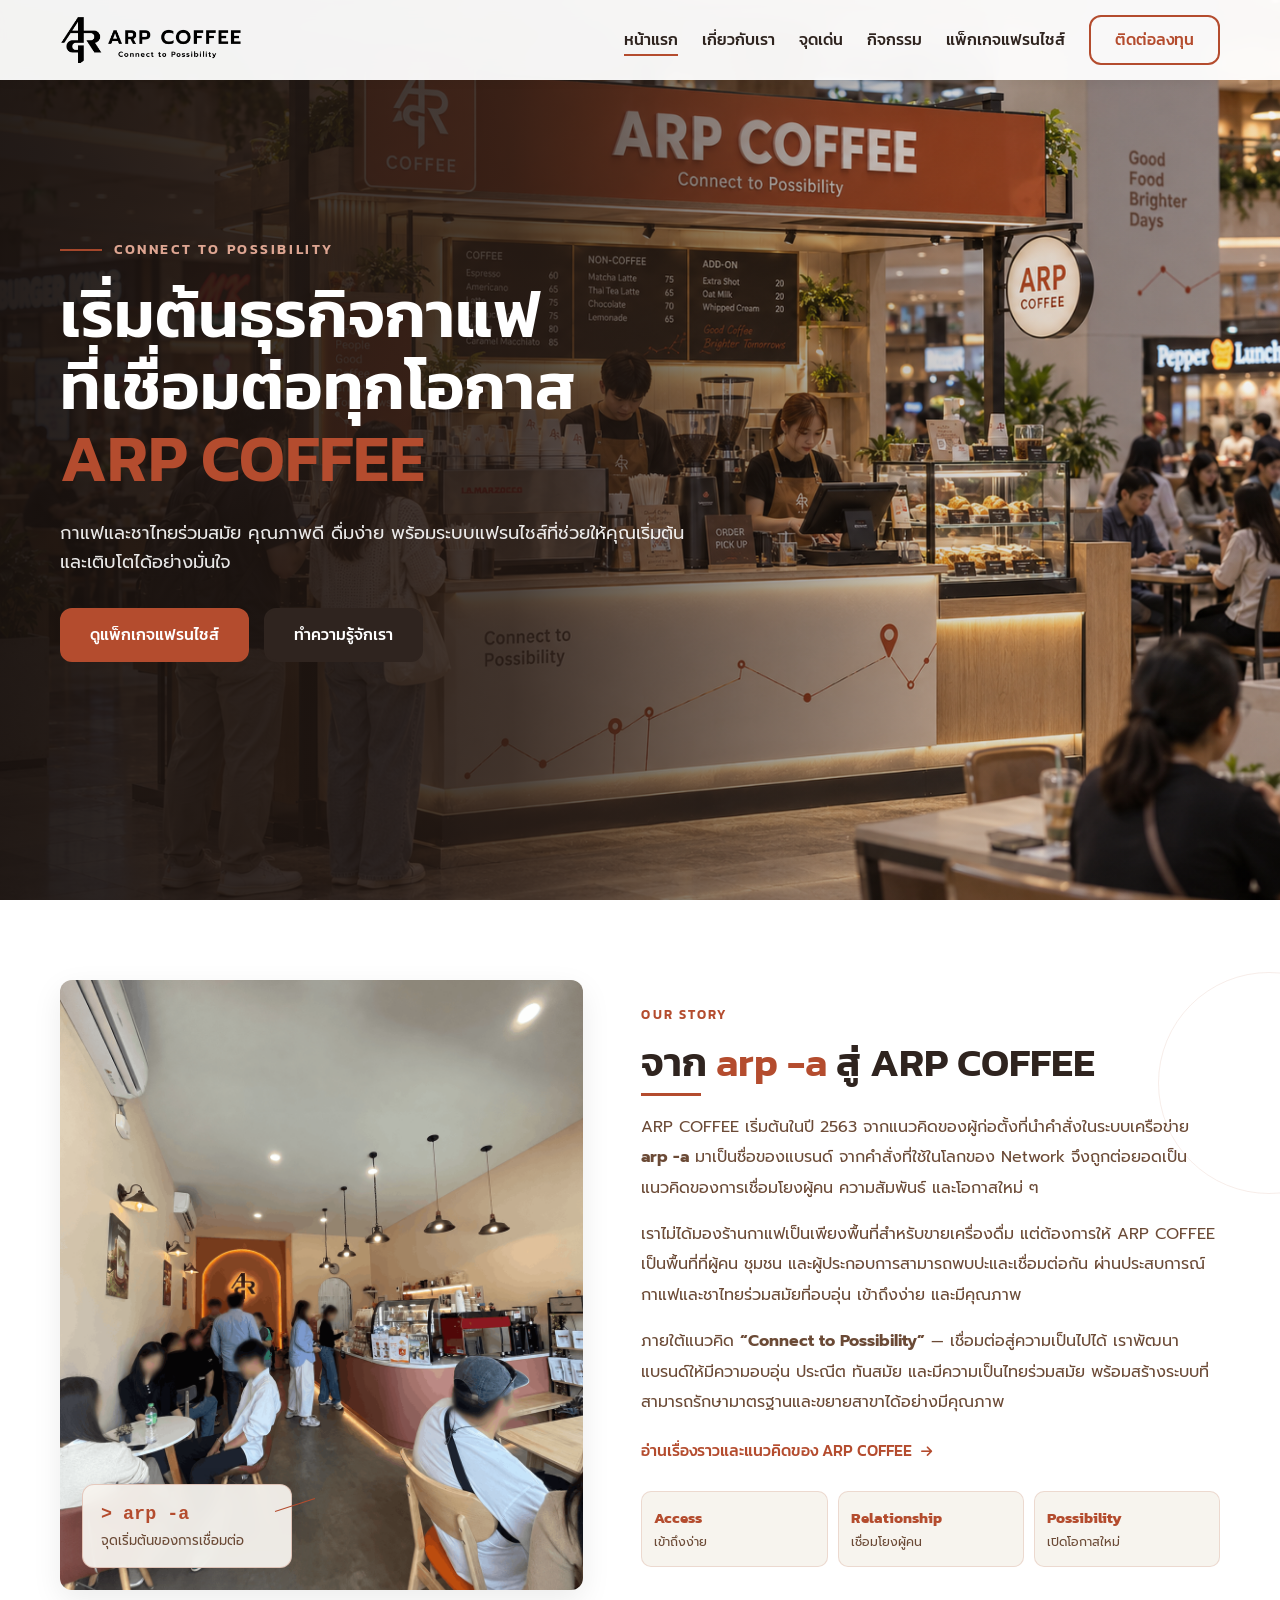
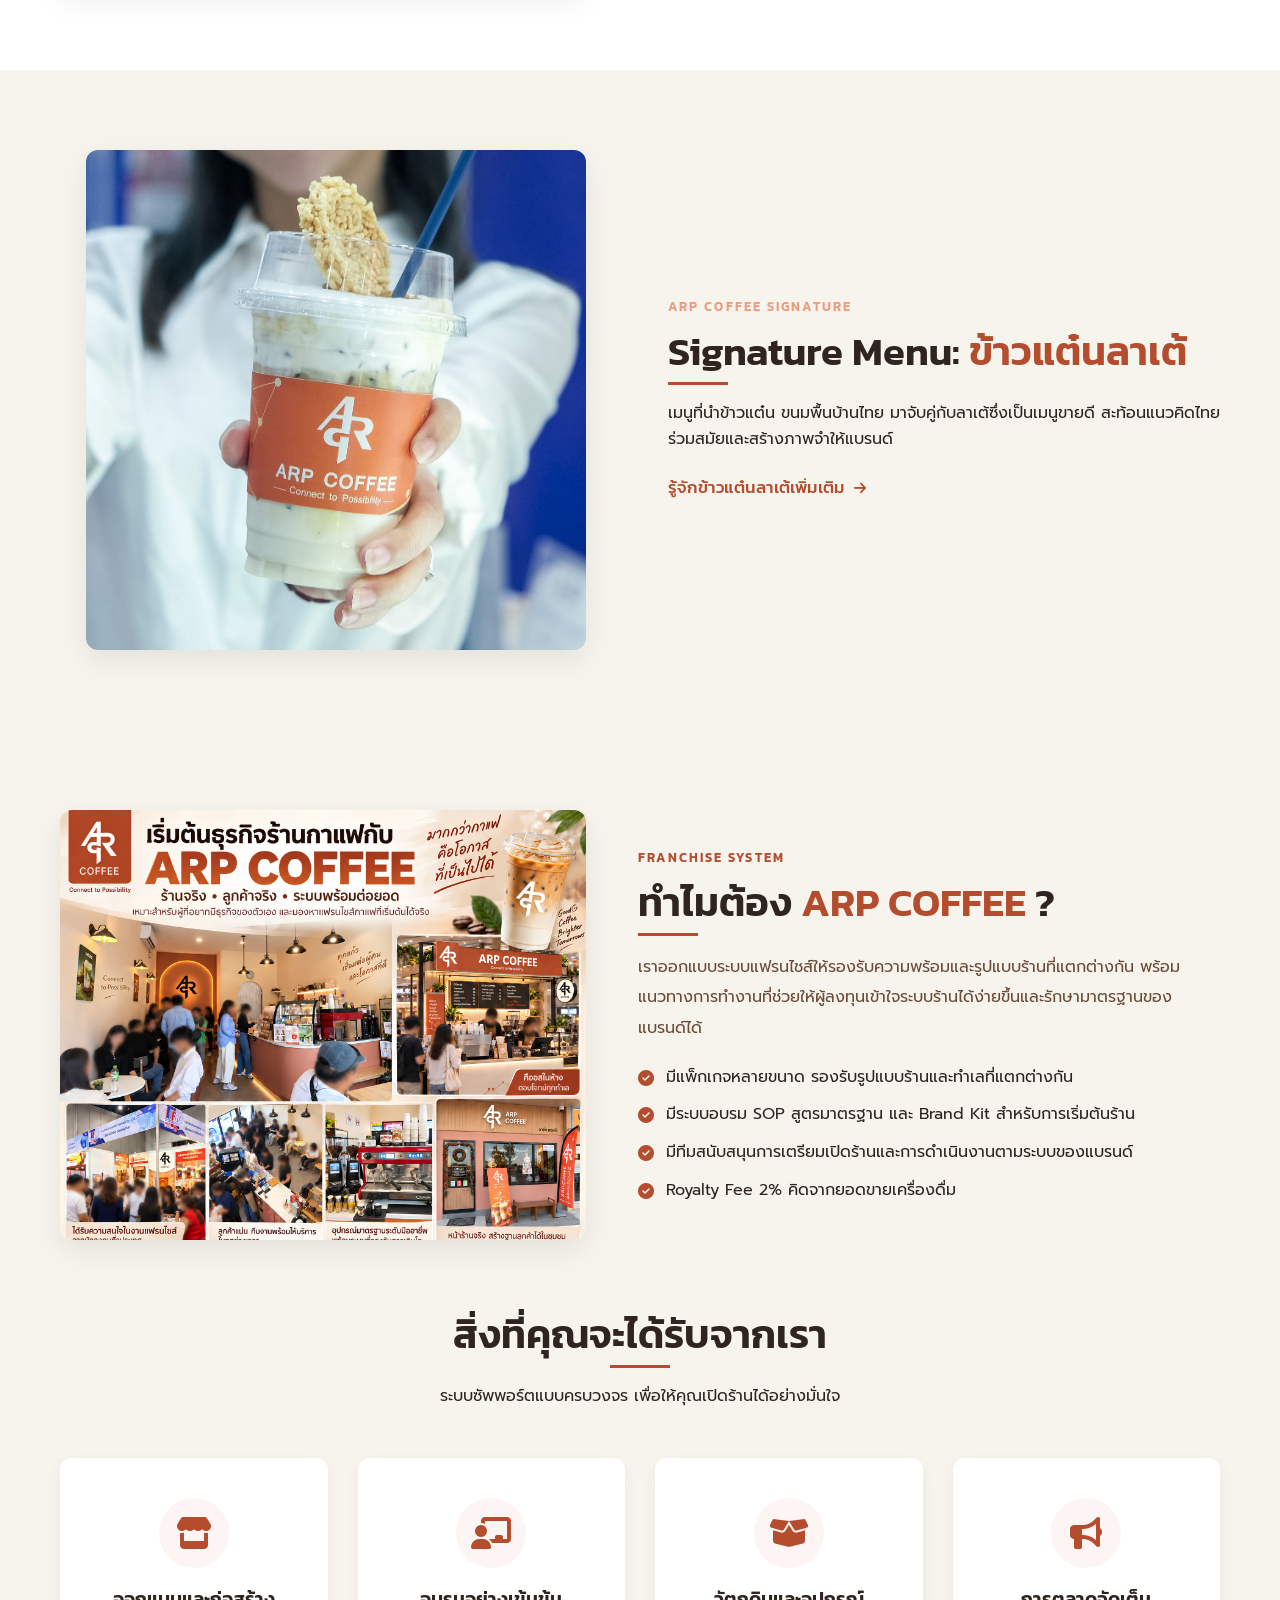
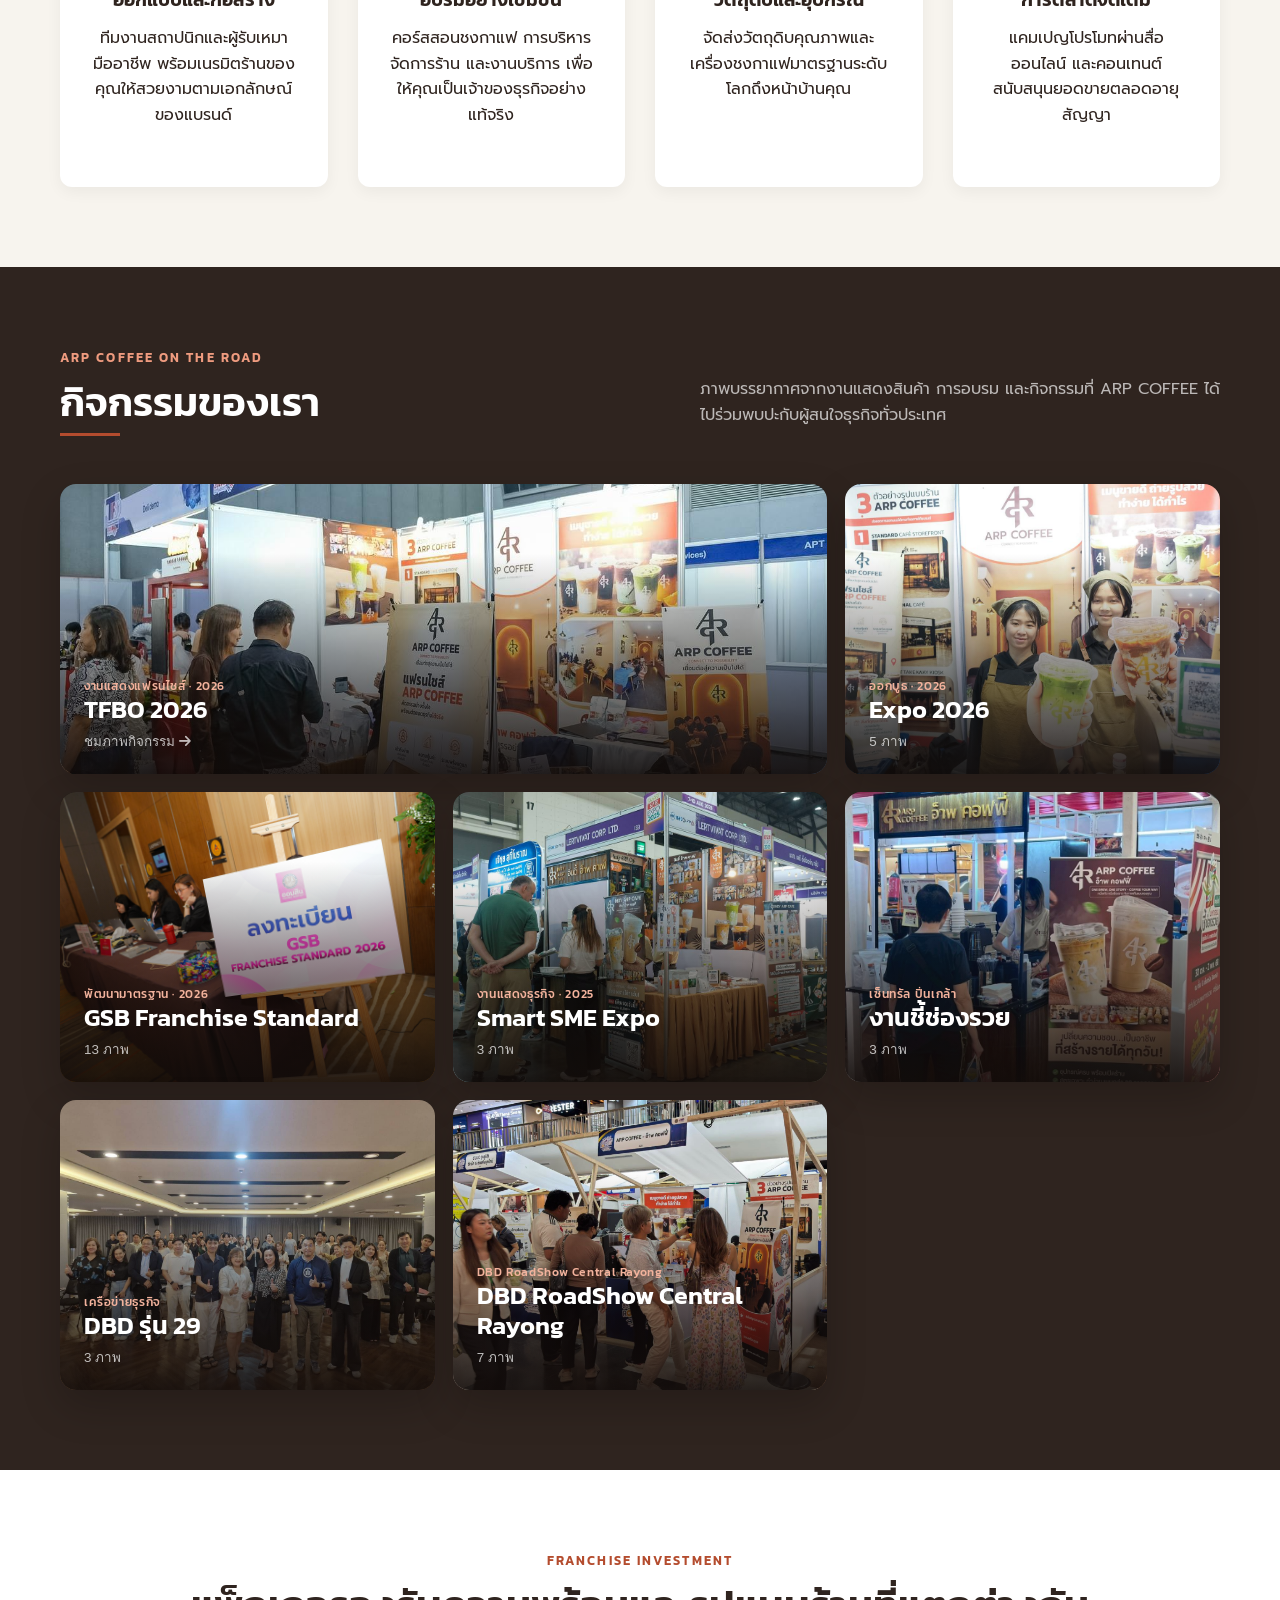
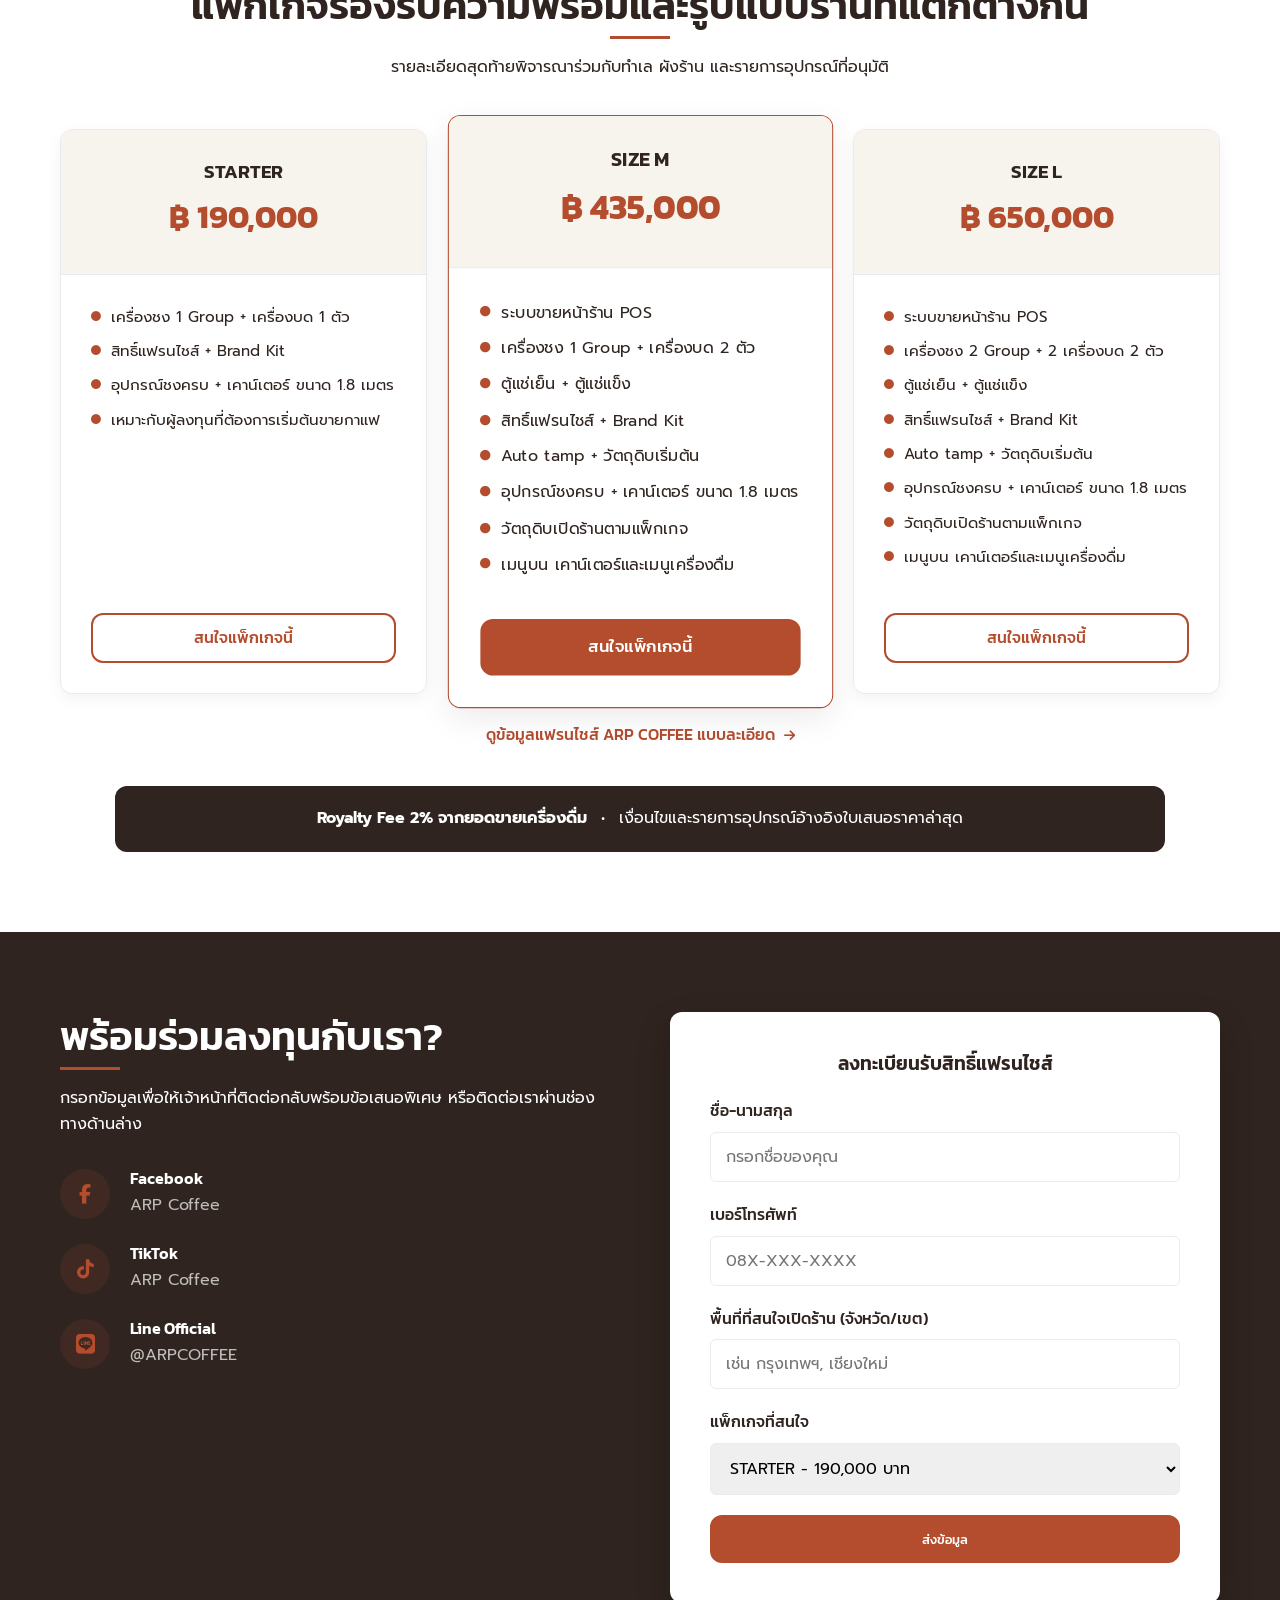
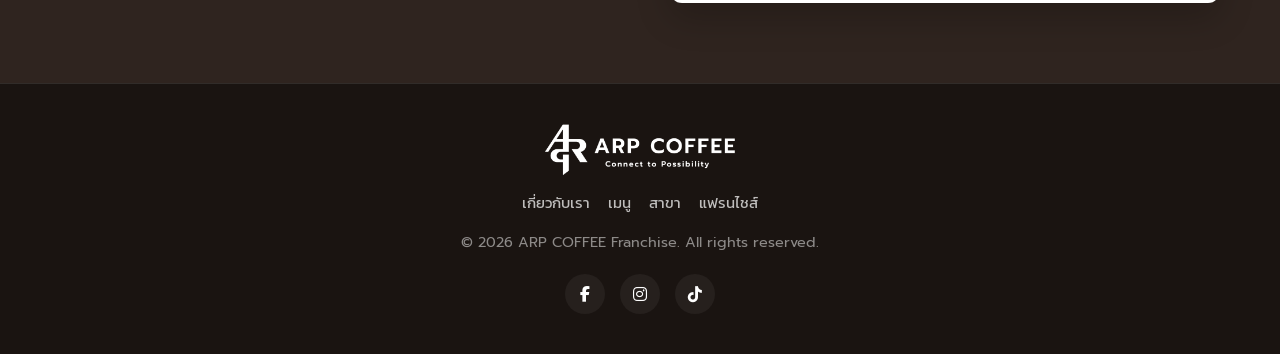
==== index.html @ b1b9a891 "Add SEO structure and content pages" ====
<!DOCTYPE html>
<html lang="th">

<head>
    <meta charset="UTF-8">
    <meta name="viewport" content="width=device-width, initial-scale=1.0">
    <title>ARP COFFEE | กาแฟและชาไทยร่วมสมัย · แฟรนไชส์ร้านกาแฟ</title>
    <meta name="description" content="ARP COFFEE แบรนด์กาแฟและชาไทยร่วมสมัยภายใต้แนวคิด Connect To Possibility ดูเรื่องราวแบรนด์ เมนู Signature และข้อมูลแฟรนไชส์ร้านกาแฟ">
    <meta name="robots" content="index,follow,max-image-preview:large,max-snippet:-1,max-video-preview:-1">
    <link rel="canonical" href="https://arpcoffee.com/">

    <meta property="og:locale" content="th_TH">
    <meta property="og:type" content="website">
    <meta property="og:site_name" content="ARP COFFEE">
    <meta property="og:title" content="ARP COFFEE | กาแฟและชาไทยร่วมสมัย · แฟรนไชส์ร้านกาแฟ">
    <meta property="og:description" content="ARP COFFEE แบรนด์กาแฟและชาไทยร่วมสมัยภายใต้แนวคิด Connect To Possibility ดูเรื่องราวแบรนด์ เมนู Signature และข้อมูลแฟรนไชส์ร้านกาแฟ">
    <meta property="og:url" content="https://arpcoffee.com/">
    <meta property="og:image" content="https://arpcoffee.com/assets/hero-arp.png">
    <meta property="og:image:alt" content="ARP COFFEE — Connect To Possibility">

    <meta name="twitter:card" content="summary_large_image">
    <meta name="twitter:title" content="ARP COFFEE | กาแฟและชาไทยร่วมสมัย · แฟรนไชส์ร้านกาแฟ">
    <meta name="twitter:description" content="ARP COFFEE แบรนด์กาแฟและชาไทยร่วมสมัยภายใต้แนวคิด Connect To Possibility ดูเรื่องราวแบรนด์ เมนู Signature และข้อมูลแฟรนไชส์ร้านกาแฟ">
    <meta name="twitter:image" content="https://arpcoffee.com/assets/hero-arp.png">

    <!-- Google Fonts -->
    <link rel="preconnect" href="https://fonts.googleapis.com">
    <link rel="preconnect" href="https://fonts.gstatic.com" crossorigin>
    <link
        href="https://fonts.googleapis.com/css2?family=Kanit:wght@300;400;500;600;700&family=Prompt:wght@300;400;500;600&display=swap"
        rel="stylesheet">

    <!-- Font Awesome -->
    <link rel="stylesheet" href="https://cdnjs.cloudflare.com/ajax/libs/font-awesome/6.4.0/css/all.min.css">

    <link rel="stylesheet" href="style.css">
    <script type="application/ld+json">
{
  "@context": "https://schema.org",
  "@graph": [
    {
      "@type": "Organization",
      "@id": "https://arpcoffee.com/#organization",
      "name": "ARP COFFEE",
      "alternateName": "อ็าพ คอฟฟี่",
      "url": "https://arpcoffee.com/",
      "logo": {
        "@type": "ImageObject",
        "url": "https://arpcoffee.com/assets/logo-dark.png"
      },
      "slogan": "Connect To Possibility",
      "description": "แบรนด์กาแฟและชาไทยร่วมสมัยที่เชื่อมโยงผู้คน ความสัมพันธ์ และความเป็นไปได้",
      "sameAs": [
        "https://www.facebook.com/arpcoffee",
        "https://www.instagram.com/arp_coffee_th",
        "https://www.tiktok.com/@arpcoffee"
      ]
    },
    {
      "@type": "WebSite",
      "@id": "https://arpcoffee.com/#website",
      "url": "https://arpcoffee.com/",
      "name": "ARP COFFEE",
      "alternateName": "อ็าพ คอฟฟี่",
      "publisher": {
        "@id": "https://arpcoffee.com/#organization"
      },
      "inLanguage": "th-TH"
    }
  ]
}
    </script>
</head>

<body>
    <!-- Navbar -->
    <nav class="navbar" id="navbar">
        <div class="container nav-container">
            <a href="#home" class="logo" aria-label="ARP COFFEE หน้าแรก">
                <img src="assets/logo-dark.png" alt="ARP COFFEE — Connect to Possibility">
            </a>
            <ul class="nav-links">
                <li><a href="#home">หน้าแรก</a></li>
                <li><a href="#about">เกี่ยวกับเรา</a></li>
                <li><a href="#benefits">จุดเด่น</a></li>
                <li><a href="#activities">กิจกรรม</a></li>
                <li><a href="#packages">แพ็กเกจแฟรนไชส์</a></li>
                <li><a href="#contact" class="btn-outline">ติดต่อลงทุน</a></li>
            </ul>
            <div class="hamburger">
                <i class="fas fa-bars"></i>
            </div>
        </div>
    </nav>

    <!-- Hero Section -->
    <header id="home" class="hero">
        <div class="hero-overlay"></div>
        <div class="container hero-content">
            <div class="hero-text fade-in-up">
                <p class="eyebrow">CONNECT TO POSSIBILITY</p>
                <h1>เริ่มต้นธุรกิจกาแฟ<br>ที่เชื่อมต่อทุกโอกาส<br><span class="highlight">ARP COFFEE</span></h1>
                <p>กาแฟและชาไทยร่วมสมัย คุณภาพดี ดื่มง่าย พร้อมระบบแฟรนไชส์ที่ช่วยให้คุณเริ่มต้นและเติบโตได้อย่างมั่นใจ
                </p>
                <div class="hero-buttons">
                    <a href="#packages" class="btn-primary">ดูแพ็กเกจแฟรนไชส์</a>
                    <a href="#about" class="btn-secondary">ทำความรู้จักเรา</a>
                </div>
            </div>
        </div>
    </header>

    <!-- About / Brand Story Section -->
    <section id="about" class="about section-padding">
        <div class="container about-container">
            <div class="about-image brand-story-image slide-in-left">
                <img src="assets/brand-story.png" alt="บรรยากาศจริงภายในร้าน ARP COFFEE และการบริการลูกค้า" width="1086" height="1448" loading="lazy">
                <div class="arp-origin-badge" aria-label="ที่มาของชื่อ ARP COFFEE">
                    <code>&gt; arp -a</code>
                    <span>จุดเริ่มต้นของการเชื่อมต่อ</span>
                </div>
            </div>

            <div class="about-text slide-in-right">
                <p class="section-kicker">OUR STORY</p>
                <h2 class="section-title">จาก <span class="highlight">arp -a</span> สู่ ARP COFFEE</h2>

                <p>ARP COFFEE เริ่มต้นในปี 2563 จากแนวคิดของผู้ก่อตั้งที่นำคำสั่งในระบบเครือข่าย
                    <strong>arp -a</strong> มาเป็นชื่อของแบรนด์ จากคำสั่งที่ใช้ในโลกของ Network
                    จึงถูกต่อยอดเป็นแนวคิดของการเชื่อมโยงผู้คน ความสัมพันธ์ และโอกาสใหม่ ๆ
                </p>

                <p>เราไม่ได้มองร้านกาแฟเป็นเพียงพื้นที่สำหรับขายเครื่องดื่ม แต่ต้องการให้ ARP COFFEE
                    เป็นพื้นที่ที่ผู้คน ชุมชน และผู้ประกอบการสามารถพบปะและเชื่อมต่อกัน
                    ผ่านประสบการณ์กาแฟและชาไทยร่วมสมัยที่อบอุ่น เข้าถึงง่าย และมีคุณภาพ</p>

                <p>ภายใต้แนวคิด <strong>“Connect to Possibility”</strong> — เชื่อมต่อสู่ความเป็นไปได้
                    เราพัฒนาแบรนด์ให้มีความอบอุ่น ประณีต ทันสมัย และมีความเป็นไทยร่วมสมัย
                    พร้อมสร้างระบบที่สามารถรักษามาตรฐานและขยายสาขาได้อย่างมีคุณภาพ</p>

                <p class="seo-inline-link"><a href="/about/">อ่านเรื่องราวและแนวคิดของ ARP COFFEE <i class="fas fa-arrow-right" aria-hidden="true"></i></a></p>

                <div class="brand-pillars" aria-label="แนวคิด Access Relationship Possibility">
                    <div class="brand-pillar">
                        <strong>Access</strong>
                        <span>เข้าถึงง่าย</span>
                    </div>
                    <div class="brand-pillar">
                        <strong>Relationship</strong>
                        <span>เชื่อมโยงผู้คน</span>
                    </div>
                    <div class="brand-pillar">
                        <strong>Possibility</strong>
                        <span>เปิดโอกาสใหม่</span>
                    </div>
                </div>
            </div>
        </div>
    </section>

    <!-- Signature Menu Section -->
    <section id="signature-menu" class="signature-menu section-padding">
        <div class="container signature-menu-container">
            <div class="signature-menu-image slide-in-left">
                <img src="assets/menu/khao-taen-latte.JPG" alt="ข้าวแต๋นลาเต้ เมนู Signature ของ ARP COFFEE" width="1179" height="1179" loading="lazy">
            </div>

            <div class="signature-menu-text slide-in-right">
                <p class="section-kicker">ARP COFFEE SIGNATURE</p>
                <h2 class="section-title">Signature Menu: <span class="highlight">ข้าวแต๋นลาเต้</span></h2>
                <p>เมนูที่นำข้าวแต๋น ขนมพื้นบ้านไทย มาจับคู่กับลาเต้ซึ่งเป็นเมนูขายดี
                    สะท้อนแนวคิดไทยร่วมสมัยและสร้างภาพจำให้แบรนด์</p>
                <p class="seo-inline-link"><a href="/signature/khao-taen-latte/">รู้จักข้าวแต๋นลาเต้เพิ่มเติม <i class="fas fa-arrow-right" aria-hidden="true"></i></a></p>
            </div>
        </div>
    </section>

    <!-- Why ARP / Benefits Section -->
    <section id="benefits" class="benefits why-arp section-padding bg-light">
        <div class="container">
            <div class="why-arp-grid">
                <div class="why-arp-image slide-in-left">
                    <img src="assets/shop-arp.jpg" alt="รูปแบบร้านและระบบแฟรนไชส์ ARP COFFEE" width="1724" height="1724" loading="lazy">
                </div>

                <div class="why-arp-content slide-in-right">
                    <p class="section-kicker">FRANCHISE SYSTEM</p>
                    <h2 class="section-title">ทำไมต้อง <span class="highlight">ARP COFFEE</span> ?</h2>
                    <p>เราออกแบบระบบแฟรนไชส์ให้รองรับความพร้อมและรูปแบบร้านที่แตกต่างกัน
                        พร้อมแนวทางการทำงานที่ช่วยให้ผู้ลงทุนเข้าใจระบบร้านได้ง่ายขึ้นและรักษามาตรฐานของแบรนด์ได้</p>

                    <ul class="why-arp-list">
                        <li><i class="fas fa-check-circle"></i><span>มีแพ็กเกจหลายขนาด
                                รองรับรูปแบบร้านและทำเลที่แตกต่างกัน</span></li>
                        <li><i class="fas fa-check-circle"></i><span>มีระบบอบรม SOP สูตรมาตรฐาน และ Brand Kit
                                สำหรับการเริ่มต้นร้าน</span></li>
                        <li><i
                                class="fas fa-check-circle"></i><span>มีทีมสนับสนุนการเตรียมเปิดร้านและการดำเนินงานตามระบบของแบรนด์</span>
                        </li>
                        <li><i class="fas fa-check-circle"></i><span>Royalty Fee 2% คิดจากยอดขายเครื่องดื่ม</span></li>
                    </ul>
                </div>
            </div>

            <div class="section-header text-center fade-in-up benefits-subheading">
                <h2 class="section-title">สิ่งที่คุณจะได้รับจากเรา</h2>
                <p>ระบบซัพพอร์ตแบบครบวงจร เพื่อให้คุณเปิดร้านได้อย่างมั่นใจ</p>
            </div>
            <div class="benefits-grid">
                <div class="benefit-card stagger-in">
                    <div class="icon-wrapper">
                        <i class="fas fa-store"></i>
                    </div>
                    <h3>ออกแบบและก่อสร้าง</h3>
                    <p>ทีมงานสถาปนิกและผู้รับเหมามืออาชีพ พร้อมเนรมิตร้านของคุณให้สวยงามตามเอกลักษณ์ของแบรนด์</p>
                </div>
                <div class="benefit-card stagger-in">
                    <div class="icon-wrapper">
                        <i class="fas fa-chalkboard-teacher"></i>
                    </div>
                    <h3>อบรมอย่างเข้มข้น</h3>
                    <p>คอร์สสอนชงกาแฟ การบริหารจัดการร้าน และงานบริการ เพื่อให้คุณเป็นเจ้าของธุรกิจอย่างแท้จริง</p>
                </div>
                <div class="benefit-card stagger-in">
                    <div class="icon-wrapper">
                        <i class="fas fa-box-open"></i>
                    </div>
                    <h3>วัตถุดิบและอุปกรณ์</h3>
                    <p>จัดส่งวัตถุดิบคุณภาพและเครื่องชงกาแฟมาตรฐานระดับโลกถึงหน้าบ้านคุณ</p>
                </div>
                <div class="benefit-card stagger-in">
                    <div class="icon-wrapper">
                        <i class="fas fa-bullhorn"></i>
                    </div>
                    <h3>การตลาดจัดเต็ม</h3>
                    <p>แคมเปญโปรโมทผ่านสื่อออนไลน์ และคอนเทนต์สนับสนุนยอดขายตลอดอายุสัญญา</p>
                </div>
            </div>
        </div>
    </section>

    <!-- Activities Section -->
    <section id="activities" class="activities section-padding">
        <div class="container">
            <div class="section-header activities-heading fade-in-up">
                <div>
                    <p class="section-kicker">ARP COFFEE ON THE ROAD</p>
                    <h2 class="section-title">กิจกรรมของเรา</h2>
                </div>
                <p class="activities-intro">ภาพบรรยากาศจากงานแสดงสินค้า การอบรม และกิจกรรมที่ ARP COFFEE
                    ได้ไปร่วมพบปะกับผู้สนใจธุรกิจทั่วประเทศ</p>
            </div>

            <div class="activity-grid">
                <button class="activity-card activity-card-featured stagger-in" type="button" data-gallery="tfbo"
                    aria-label="เปิดอัลบั้มงาน TFBO 2026">
                    <img src="assets/events/tfbo-1.jpg" alt="บูธ ARP COFFEE ในงาน TFBO 2026">
                    <span class="activity-overlay"></span>
                    <span class="activity-content"><small>งานแสดงแฟรนไชส์ · 2026</small><strong>TFBO
                            2026</strong><em>ชมภาพกิจกรรม <i class="fas fa-arrow-right"></i></em></span>
                </button>

                <button class="activity-card stagger-in" type="button" data-gallery="expo"
                    aria-label="เปิดอัลบั้มงาน Expo 2026">
                    <img src="assets/events/expo-1.jpg" alt="ทีม ARP COFFEE ในงาน Expo 2026">
                    <span class="activity-overlay"></span>
                    <span class="activity-content"><small>ออกบูธ · 2026</small><strong>Expo 2026</strong><em>5
                            ภาพ</em></span>
                </button>

                <button class="activity-card stagger-in" type="button" data-gallery="gsb"
                    aria-label="เปิดอัลบั้ม GSB Franchise Standard 2026">
                    <img src="assets/events/gsb-1.jpg" alt="กิจกรรม GSB Franchise Standard 2026">
                    <span class="activity-overlay"></span>
                    <span class="activity-content"><small>พัฒนามาตรฐาน · 2026</small><strong>GSB Franchise
                            Standard</strong><em>13 ภาพ</em></span>
                </button>

                <button class="activity-card stagger-in" type="button" data-gallery="smart"
                    aria-label="เปิดอัลบั้มงาน Smart SME Expo 2025">
                    <img src="assets/events/smart-1.jpg" alt="บูธ ARP COFFEE ในงาน Smart SME Expo 2025">
                    <span class="activity-overlay"></span>
                    <span class="activity-content"><small>งานแสดงธุรกิจ · 2025</small><strong>Smart SME
                            Expo</strong><em>3 ภาพ</em></span>
                </button>

                <button class="activity-card stagger-in" type="button" data-gallery="rich"
                    aria-label="เปิดอัลบั้มงานชี้ช่องรวย">
                    <img src="assets/events/rich-1.jpg" alt="บูธ ARP COFFEE ในงานชี้ช่องรวย">
                    <span class="activity-overlay"></span>
                    <span class="activity-content"><small>เซ็นทรัล ปิ่นเกล้า</small><strong>งานชี้ช่องรวย</strong><em>3
                            ภาพ</em></span>
                </button>

                <button class="activity-card stagger-in" type="button" data-gallery="dbd"
                    aria-label="เปิดอัลบั้มกิจกรรม DBD รุ่น 29">
                    <img src="assets/events/dbd-1.jpg" alt="กิจกรรม DBD รุ่น 29">
                    <span class="activity-overlay"></span>
                    <span class="activity-content"><small>เครือข่ายธุรกิจ</small><strong>DBD รุ่น 29</strong><em>3
                            ภาพ</em></span>
                </button>

                <button class="activity-card stagger-in" type="button" data-gallery="dbd"
                    aria-label="DBD RoadShow Central Rayong">
                    <img src="assets/events/dbdry-1.jpg" alt="กิจกรรม DBD Franshise Road Show Central Rayong">
                    <span class="activity-overlay"></span>
                    <span class="activity-content"><small>DBD RoadShow Central Rayong</small><strong>DBD RoadShow
                            Central Rayong</strong><em>7
                            ภาพ</em></span>
                </button>

            </div>
        </div>
    </section>

    <!-- Packages Section -->
    <section id="packages" class="packages section-padding">
        <div class="container">
            <div class="section-header text-center fade-in-up">
                <p class="section-kicker">FRANCHISE INVESTMENT</p>
                <h2 class="section-title">แพ็กเกจรองรับความพร้อมและรูปแบบร้านที่แตกต่างกัน</h2>
                <p>รายละเอียดสุดท้ายพิจารณาร่วมกับทำเล ผังร้าน และรายการอุปกรณ์ที่อนุมัติ</p>
            </div>

            <div class="packages-wrapper-3">
                <!-- Package 1: STARTER -->
                <div class="package-card stagger-in">
                    <div class="package-header">
                        <h3>STARTER</h3>
                        <div class="price">฿ 190,000</div>
                    </div>
                    <div class="package-body">
                        <ul class="package-includes">
                            <li><i class="fas fa-circle"></i> เครื่องชง 1 Group + เครื่องบด 1 ตัว</li>
                            <li><i class="fas fa-circle"></i> สิทธิ์แฟรนไชส์ + Brand Kit</li>
                            <li><i class="fas fa-circle"></i> อุปกรณ์ชงครบ + เคาน์เตอร์ ขนาด 1.8 เมตร</li>
                            <li><i class="fas fa-circle"></i> เหมาะกับผู้ลงทุนที่ต้องการเริ่มต้นขายกาแฟ</li>
                        </ul>
                    </div>
                    <div class="package-footer">
                        <a href="#contact" class="btn-outline w-100">สนใจแพ็กเกจนี้</a>
                    </div>
                </div>

                <!-- Package 2: SIZE M -->
                <div class="package-card popular stagger-in">
                    <div class="package-header">
                        <h3>SIZE M</h3>
                        <div class="price">฿ 435,000</div>
                    </div>
                    <div class="package-body">
                        <ul class="package-includes">
                            <li><i class="fas fa-circle"></i> ระบบขายหน้าร้าน POS</li>
                            <li><i class="fas fa-circle"></i> เครื่องชง 1 Group + เครื่องบด 2 ตัว</li>
                            <li><i class="fas fa-circle"></i> ตู้แช่เย็น + ตู้แช่แข็ง</li>
                            <li><i class="fas fa-circle"></i> สิทธิ์แฟรนไชส์ + Brand Kit</li>
                            <li><i class="fas fa-circle"></i> Auto tamp + วัตถุดิบเริ่มต้น</li>
                            <li><i class="fas fa-circle"></i> อุปกรณ์ชงครบ + เคาน์เตอร์ ขนาด 1.8 เมตร</li>
                            <li><i class="fas fa-circle"></i> วัตถุดิบเปิดร้านตามแพ็กเกจ</li>
                            <li><i class="fas fa-circle"></i> เมนูบน เคาน์เตอร์และเมนูเครื่องดื่ม</li>
                        </ul>
                    </div>
                    <div class="package-footer">
                        <a href="#contact" class="btn-primary w-100">สนใจแพ็กเกจนี้</a>
                    </div>
                </div>

                <!-- Package 3: SIZE L -->
                <div class="package-card stagger-in">
                    <div class="package-header">
                        <h3>SIZE L</h3>
                        <div class="price">฿ 650,000</div>
                    </div>
                    <div class="package-body">
                        <ul class="package-includes">
                            <li><i class="fas fa-circle"></i> ระบบขายหน้าร้าน POS</li>
                            <li><i class="fas fa-circle"></i> เครื่องชง 2 Group + 2 เครื่องบด 2 ตัว</li>
                            <li><i class="fas fa-circle"></i> ตู้แช่เย็น + ตู้แช่แข็ง</li>
                            <li><i class="fas fa-circle"></i> สิทธิ์แฟรนไชส์ + Brand Kit</li>
                            <li><i class="fas fa-circle"></i> Auto tamp + วัตถุดิบเริ่มต้น</li>
                            <li><i class="fas fa-circle"></i> อุปกรณ์ชงครบ + เคาน์เตอร์ ขนาด 1.8 เมตร</li>
                            <li><i class="fas fa-circle"></i> วัตถุดิบเปิดร้านตามแพ็กเกจ</li>
                            <li><i class="fas fa-circle"></i> เมนูบน เคาน์เตอร์และเมนูเครื่องดื่ม</li>
                        </ul>
                    </div>
                    <div class="package-footer">
                        <a href="#contact" class="btn-outline w-100">สนใจแพ็กเกจนี้</a>
                    </div>
                </div>
            </div>

            <p class="text-center seo-inline-link seo-inline-link-spaced"><a href="/franchise/">ดูข้อมูลแฟรนไชส์ ARP COFFEE แบบละเอียด <i class="fas fa-arrow-right" aria-hidden="true"></i></a></p>

            <div class="package-terms fade-in-up">
                <strong>Royalty Fee 2% จากยอดขายเครื่องดื่ม</strong>
                <span aria-hidden="true">•</span>
                <span>เงื่อนไขและรายการอุปกรณ์อ้างอิงใบเสนอราคาล่าสุด</span>
            </div>
        </div>
    </section>

    <!-- Contact Section -->
    <section id="contact" class="contact section-padding bg-dark">
        <div class="container">
            <div class="contact-wrapper">
                <div class="contact-info slide-in-left">
                    <h2 class="section-title">พร้อมร่วมลงทุนกับเรา?</h2>
                    <p>กรอกข้อมูลเพื่อให้เจ้าหน้าที่ติดต่อกลับพร้อมข้อเสนอพิเศษ หรือติดต่อเราผ่านช่องทางด้านล่าง</p>

                    <div class="contact-details">

                        <a href="https://www.facebook.com/arpcoffee" target="_blank" rel="noopener noreferrer"
                            class="contact-item">

                            <div class="icon">
                                <i class="fab fa-facebook-f"></i>
                            </div>

                            <div>
                                <h4>Facebook</h4>
                                <p>ARP Coffee</p>
                            </div>

                        </a>


                        <a href="https://www.tiktok.com/@arpcoffee" target="_blank" rel="noopener noreferrer"
                            class="contact-item">

                            <div class="icon">
                                <i class="fab fa-tiktok"></i>
                            </div>

                            <div>
                                <h4>TikTok</h4>
                                <p>ARP Coffee</p>
                            </div>

                        </a>


                        <a href="https://lin.ee/732X6ey" target="_blank" rel="noopener noreferrer" class="contact-item">

                            <div class="icon">
                                <i class="fab fa-line"></i>
                            </div>

                            <div>
                                <h4>Line Official</h4>
                                <p>@ARPCOFFEE</p>
                            </div>

                        </a>

                    </div>
                </div>

                <div class="contact-form-wrapper slide-in-right">
                    <form class="contact-form" id="contactForm">
                        <h3>ลงทะเบียนรับสิทธิ์แฟรนไชส์</h3>
                        <div class="form-group">
                            <label for="name">ชื่อ-นามสกุล</label>
                            <input type="text" id="name" placeholder="กรอกชื่อของคุณ" required>
                        </div>
                        <div class="form-group">
                            <label for="phone">เบอร์โทรศัพท์</label>
                            <input type="tel" id="phone" placeholder="08X-XXX-XXXX" required>
                        </div>
                        <div class="form-group">
                            <label for="location">พื้นที่ที่สนใจเปิดร้าน (จังหวัด/เขต)</label>
                            <input type="text" id="location" placeholder="เช่น กรุงเทพฯ, เชียงใหม่" required>
                        </div>
                        <div class="form-group">
                            <label for="package">แพ็กเกจที่สนใจ</label>
                            <select id="package">
                                <option value="TFBO">TFBO Special - 190,000 บาท</option>
                                <option value="S">Package S (Standard) - 435,000 บาท</option>
                                <option value="M">Package M (Professional) - 650,000 บาท</option>
                                <option value="L">ยังไม่แน่ใจ ต้องการคำปรึกษา</option>
                            </select>
                        </div>
                        <button type="submit" class="btn-primary w-100">ส่งข้อมูล</button>
                    </form>
                </div>
            </div>
        </div>
    </section>

    <div class="gallery-dialog" id="galleryDialog" role="dialog" aria-modal="true" aria-labelledby="galleryTitle"
        hidden>
        <div class="gallery-shell">
            <div class="gallery-header">
                <div>
                    <span class="gallery-label">PHOTO STORY</span>
                    <h2 id="galleryTitle">ภาพกิจกรรม</h2>
                </div>
                <button class="gallery-close" type="button" aria-label="ปิดอัลบั้ม"><i
                        class="fas fa-times"></i></button>
            </div>
            <div class="gallery-images" id="galleryImages"></div>
        </div>
    </div>

    <!-- Footer -->
    <footer class="footer">
        <div class="container text-center">

            <div class="footer-logo">
                <a href="https://arpcoffee.com/" target="_blank" rel="noopener noreferrer">
                    <img src="assets/logo-white.png" alt="ARP COFFEE">
                </a>
            </div>

            <nav class="footer-seo-links" aria-label="ลิงก์สำคัญ">
                <a href="/about/">เกี่ยวกับเรา</a>
                <a href="/menu/">เมนู</a>
                <a href="/branches/">สาขา</a>
                <a href="/franchise/">แฟรนไชส์</a>
            </nav>

            <p>&copy; 2026 ARP COFFEE Franchise. All rights reserved.</p>

            <div class="social-links">

                <!-- Facebook -->
                <a href="https://www.facebook.com/arpcoffee" target="_blank" rel="noopener noreferrer"
                    aria-label="ARP COFFEE Facebook">
                    <i class="fab fa-facebook-f"></i>
                </a>

                <!-- Instagram -->
                <a href="https://www.instagram.com/arp_coffee_th" target="_blank" rel="noopener noreferrer"
                    aria-label="ARP COFFEE Instagram">
                    <i class="fab fa-instagram"></i>
                </a>

                <!-- TikTok -->
                <a href="https://www.tiktok.com/@arpcoffee" target="_blank" rel="noopener noreferrer"
                    aria-label="ARP COFFEE TikTok">
                    <i class="fab fa-tiktok"></i>
                </a>

            </div>
        </div>
    </footer>

    <script src="script.js?v=3"></script>
</body>

</html>
---- style.css ----
/* =========================================
   ARP COFFEE - Franchise Landing Page Styles
   ========================================= */

/* --- Variables --- */
:root {
    /* Colors */
    --primary: #B44C2E; /* Terracotta */
    --primary-hover: #933d24;
    --primary-light: #fdf5f3;
    --dark: #2F241F; /* Dark Espresso */
    --darker: #1a1411;
    --light: #F7F4EE; /* Light Cream */
    --white: #FFFFFF;
    --gray: #6c757d;
    --gray-light: #e9ecef;
    --soft-beige: #DED1BD;
    --warm-taupe: #9C8A7C;
    --coffee-brown: #6B4A36;
    
    /* Typography */
    --font-heading: 'Kanit', sans-serif;
    --font-body: 'Prompt', sans-serif;
    
    /* Spacing & Utilities */
    --section-padding: 80px 0;
    --transition: all 0.3s ease;
    --radius: 12px;
    --shadow: 0 10px 30px rgba(0, 0, 0, 0.08);
}

/* --- Base --- */
* {
    margin: 0;
    padding: 0;
    box-sizing: border-box;
}

html {
    scroll-behavior: smooth;
}

body {
    font-family: var(--font-body);
    color: var(--dark);
    background-color: var(--white);
    line-height: 1.6;
    overflow-x: hidden;
}

h1, h2, h3, h4, h5, h6 {
    font-family: var(--font-heading);
    font-weight: 600;
    line-height: 1.2;
    margin-bottom: 1rem;
}

p {
    margin-bottom: 1rem;
}

a {
    text-decoration: none;
    color: inherit;
    transition: var(--transition);
}

ul {
    list-style: none;
}

img {
    max-width: 100%;
    height: auto;
    display: block;
}

/* --- Typography & Utilities --- */
.container {
    width: 100%;
    max-width: 1200px;
    margin: 0 auto;
    padding: 0 20px;
}

.section-padding {
    padding: var(--section-padding);
}

.text-center {
    text-align: center;
}

.bg-light {
    background-color: var(--light);
}

.bg-dark {
    background-color: var(--dark);
    color: var(--white);
}

.highlight {
    color: var(--primary);
}

.section-header {
    margin-bottom: 3rem;
}

.section-title {
    font-size: 2.5rem;
    position: relative;
    display: inline-block;
    padding-bottom: 10px;
}

.section-title::after {
    content: '';
    position: absolute;
    bottom: 0;
    left: 50%;
    transform: translateX(-50%);
    width: 60px;
    height: 3px;
    background-color: var(--primary);
}

.bg-dark .section-title::after {
    left: 0;
    transform: none;
}

/* --- Buttons --- */
.btn-primary {
    display: inline-block;
    background-color: var(--primary);
    color: var(--white);
    padding: 12px 28px;
    border-radius: var(--radius);
    font-family: var(--font-heading);
    font-weight: 500;
    border: 2px solid var(--primary);
    cursor: pointer;
    text-align: center;
}

.btn-primary:hover {
    background-color: var(--primary-hover);
    border-color: var(--primary-hover);
    transform: translateY(-2px);
    box-shadow: 0 4px 12px rgba(203, 90, 61, 0.3);
}

.btn-secondary {
    display: inline-block;
    background-color: var(--dark);
    color: var(--white);
    padding: 12px 28px;
    border-radius: var(--radius);
    font-family: var(--font-heading);
    font-weight: 500;
    border: 2px solid var(--dark);
    cursor: pointer;
}

.btn-secondary:hover {
    background-color: var(--darker);
    transform: translateY(-2px);
}

.btn-outline {
    display: inline-block;
    background-color: transparent;
    color: var(--primary);
    padding: 10px 24px;
    border-radius: var(--radius);
    font-family: var(--font-heading);
    font-weight: 500;
    border: 2px solid var(--primary);
    cursor: pointer;
    text-align: center;
}

.btn-outline:hover {
    background-color: var(--primary);
    color: var(--white);
}

.w-100 {
    width: 100%;
}

/* --- Navbar --- */
.navbar {
    position: fixed;
    top: 0;
    left: 0;
    width: 100%;
    background-color: rgba(255, 255, 255, 0.95);
    backdrop-filter: blur(10px);
    z-index: 1000;
    box-shadow: 0 2px 10px rgba(0,0,0,0.05);
    padding: 15px 0;
    transition: var(--transition);
}

.nav-container {
    display: flex;
    justify-content: space-between;
    align-items: center;
}

.logo {
    display: inline-flex;
    position: relative;
    width: 182px;
    height: 46px;
    overflow: hidden;
}

.logo img {
    position: absolute;
    left: 0;
    top: 0;
    display: block;
    width: 206px;
    height: 206px;
    max-width: none;
    flex: none;
    transform: translate(-12px, -78px);
}

.logo-text {
    color: var(--dark);
}

.logo-accent {
    color: var(--primary);
}

.nav-links {
    display: flex;
    align-items: center;
    gap: 24px;
}

.nav-links a {
    font-family: var(--font-heading);
    font-weight: 500;
    font-size: 1rem;
    position: relative;
}

.nav-links a:not(.btn-outline)::after {
    content: '';
    position: absolute;
    bottom: -5px;
    left: 0;
    width: 0;
    height: 2px;
    background-color: var(--primary);
    transition: var(--transition);
}

.nav-links a:not(.btn-outline):hover::after,
.nav-links a:not(.btn-outline).active::after {
    width: 100%;
}

.hamburger {
    display: none;
    font-size: 1.5rem;
    cursor: pointer;
    color: var(--dark);
}

/* --- Hero Section --- */
.hero {
    position: relative;
    height: 100vh;
    min-height: 600px;
    background-image: url('assets/hero-arp.png');
    background-size: cover;
    background-position: center 44%;
    background-attachment: fixed;
    display: flex;
    align-items: center;
}

.hero-overlay {
    position: absolute;
    top: 0;
    left: 0;
    width: 100%;
    height: 100%;
    background: linear-gradient(90deg, rgba(24, 17, 14, 0.94) 0%, rgba(35, 24, 19, 0.82) 40%, rgba(35, 24, 19, 0.18) 74%, rgba(35, 24, 19, 0.04) 100%);
}

.hero-content {
    position: relative;
    z-index: 1;
}

.hero-text {
    max-width: 650px;
    color: var(--white);
}

.hero-text h1 {
    font-size: clamp(3rem, 5.1vw, 4.65rem);
    margin-bottom: 1.5rem;
    line-height: 1.1;
}

.eyebrow {
    display: flex;
    align-items: center;
    gap: 12px;
    color: #f1b49f;
    font-family: var(--font-heading);
    font-size: 0.9rem !important;
    font-weight: 600;
    letter-spacing: 0.18em;
    margin-bottom: 1.15rem !important;
}

.eyebrow::before {
    content: '';
    width: 42px;
    height: 2px;
    background: var(--primary);
}

.hero-text p {
    font-size: 1.125rem;
    margin-bottom: 2rem;
    opacity: 0.9;
}

.hero-buttons {
    display: flex;
    gap: 15px;
}

/* --- About / Brand Story Section --- */
.about {
    position: relative;
    overflow: hidden;
}

.about::before {
    content: '';
    position: absolute;
    width: 220px;
    height: 220px;
    right: -100px;
    top: 72px;
    border: 1px solid rgba(180, 76, 46, 0.10);
    border-radius: 50%;
    pointer-events: none;
}

.about-container {
    display: grid;
    grid-template-columns: minmax(0, .95fr) minmax(0, 1.05fr);
    gap: 58px;
    align-items: center;
}

.about-image {
    position: relative;
    border-radius: var(--radius);
    overflow: hidden;
    box-shadow: var(--shadow);
    background: var(--light);
}

.about-image img {
    width: 100%;
    height: 610px;
    object-fit: cover;
    object-position: center 48%;
    transition: transform 0.5s ease;
}

.about-image:hover img {
    transform: scale(1.03);
}

.arp-origin-badge {
    position: absolute;
    left: 22px;
    bottom: 22px;
    min-width: 210px;
    padding: 15px 18px;
    background: rgba(247, 244, 238, .94);
    color: var(--dark);
    border: 1px solid rgba(180, 76, 46, .25);
    border-radius: 12px;
    box-shadow: 0 12px 30px rgba(47, 36, 31, .16);
    backdrop-filter: blur(8px);
}

.arp-origin-badge::after {
    content: '';
    position: absolute;
    width: 42px;
    height: 1px;
    right: -26px;
    top: 26px;
    background: var(--primary);
    transform: rotate(-18deg);
    transform-origin: left center;
}

.arp-origin-badge code {
    display: block;
    color: var(--primary);
    font-family: ui-monospace, SFMono-Regular, Menlo, Consolas, monospace;
    font-size: 1.15rem;
    font-weight: 700;
    margin-bottom: 2px;
}

.arp-origin-badge span {
    display: block;
    font-size: .82rem;
    color: var(--coffee-brown);
}

.about .section-kicker,
.why-arp .section-kicker {
    color: var(--primary);
}

.about-text .section-title::after,
.why-arp-content .section-title::after {
    left: 0;
    transform: none;
}

.about-text > p {
    color: var(--coffee-brown);
    line-height: 1.9;
}

.brand-pillars {
    display: grid;
    grid-template-columns: repeat(3, 1fr);
    gap: 10px;
    margin-top: 24px;
}

.brand-pillar {
    padding: 14px 12px;
    background: var(--light);
    border: 1px solid rgba(180, 76, 46, .16);
    border-radius: 10px;
}

.brand-pillar strong,
.brand-pillar span {
    display: block;
}

.brand-pillar strong {
    color: var(--primary);
    font-family: var(--font-heading);
    font-size: .95rem;
}

.brand-pillar span {
    color: var(--coffee-brown);
    font-size: .78rem;
    margin-top: 2px;
}

/* --- Signature Menu Section --- */
.signature-menu {
    background-color: var(--light);
}

.signature-menu-container {
    display: grid;
    grid-template-columns: 1fr 1fr;
    gap: 56px;
    align-items: center;
}

.signature-menu-image {
    display: flex;
    justify-content: center;
    align-items: center;
}

.signature-menu-image img {
    width: min(100%, 500px);
    border-radius: var(--radius);
    box-shadow: var(--shadow);
}

.signature-menu-text .section-title::after {
    left: 0;
    transform: none;
}

.signature-menu-text > p:last-child {
    margin-top: 18px;
    margin-bottom: 0;
    font-size: 1.08rem;
    line-height: 1.9;
    color: var(--dark);
}

/* --- Why ARP Franchise Section --- */
.why-arp-grid {
    display: grid;
    grid-template-columns: minmax(0, .95fr) minmax(0, 1.05fr);
    gap: 52px;
    align-items: center;
    margin-bottom: 70px;
}

.why-arp-image {
    overflow: hidden;
    border-radius: var(--radius);
    box-shadow: var(--shadow);
    background: var(--white);
}

.why-arp-image img {
    width: 100%;
    height: 430px;
    object-fit: cover;
    object-position: center top;
    transition: transform .5s ease;
}

.why-arp-image:hover img {
    transform: scale(1.025);
}

.why-arp-content > p:not(.section-kicker) {
    color: var(--coffee-brown);
    line-height: 1.9;
}

.why-arp-list {
    display: grid;
    gap: 12px;
    margin-top: 22px;
}

.why-arp-list li {
    display: flex;
    gap: 12px;
    align-items: flex-start;
    color: var(--dark);
}

.why-arp-list i {
    color: var(--primary);
    margin-top: 5px;
    flex: 0 0 auto;
}

.benefits-subheading {
    margin-top: 0;
}

/* --- Benefits Section --- */
.benefits-grid {
    display: grid;
    grid-template-columns: repeat(auto-fit, minmax(250px, 1fr));
    gap: 30px;
}

.benefit-card {
    background-color: var(--white);
    padding: 40px 30px;
    border-radius: var(--radius);
    text-align: center;
    box-shadow: 0 5px 15px rgba(0,0,0,0.05);
    transition: var(--transition);
    border-bottom: 3px solid transparent;
}

.benefit-card:hover {
    transform: translateY(-10px);
    box-shadow: var(--shadow);
    border-bottom-color: var(--primary);
}

.icon-wrapper {
    width: 70px;
    height: 70px;
    background-color: var(--primary-light);
    color: var(--primary);
    border-radius: 50%;
    display: flex;
    justify-content: center;
    align-items: center;
    font-size: 2rem;
    margin: 0 auto 20px;
    transition: var(--transition);
}

.benefit-card:hover .icon-wrapper {
    background-color: var(--primary);
    color: var(--white);
}

/* --- Activities Section --- */
.activities {
    background: var(--dark);
    color: var(--white);
    overflow: hidden;
}

.activities-heading {
    display: grid;
    grid-template-columns: 1fr minmax(320px, 520px);
    gap: 48px;
    align-items: end;
}

.activities .section-title {
    margin-bottom: 0;
}

.activities .section-title::after {
    left: 0;
    transform: none;
}

.section-kicker,
.gallery-label {
    color: #ef9b7f;
    font-family: var(--font-heading);
    font-size: .82rem;
    font-weight: 600;
    letter-spacing: .16em;
    margin-bottom: 10px;
}

.activities-intro {
    color: rgba(255,255,255,.68);
    margin-bottom: 8px;
}

.activity-grid {
    display: grid;
    grid-template-columns: repeat(3, 1fr);
    grid-auto-rows: 290px;
    gap: 18px;
}

.activity-card {
    position: relative;
    overflow: hidden;
    border: 0;
    border-radius: 16px;
    background: #17100d;
    color: var(--white);
    text-align: left;
    cursor: pointer;
    box-shadow: 0 16px 40px rgba(0,0,0,.2);
}

.activity-card-featured {
    grid-column: span 2;
}

.activity-card img {
    width: 100%;
    height: 100%;
    object-fit: cover;
    transition: transform .55s ease, filter .55s ease;
}

.activity-card:hover img {
    transform: scale(1.045);
    filter: saturate(1.08);
}

.activity-overlay {
    position: absolute;
    inset: 0;
    background: linear-gradient(180deg, transparent 24%, rgba(18,12,10,.9) 100%);
}

.activity-content {
    position: absolute;
    inset: auto 24px 22px;
    display: flex;
    flex-direction: column;
}

.activity-content small {
    color: #f2b29c;
    font-family: var(--font-heading);
    font-size: .78rem;
    font-weight: 500;
    letter-spacing: .05em;
}

.activity-content strong {
    font-family: var(--font-heading);
    font-size: 1.55rem;
    font-weight: 600;
    line-height: 1.2;
}

.activity-content em {
    margin-top: 7px;
    color: rgba(255,255,255,.72);
    font-size: .84rem;
    font-style: normal;
}

.gallery-dialog {
    position: fixed;
    inset: 0;
    z-index: 2000;
    display: grid;
    place-items: center;
    width: min(1080px, calc(100% - 32px));
    max-height: calc(100vh - 32px);
    margin: auto;
    padding: 0;
    border: 0;
    border-radius: 18px;
    background: var(--light);
    color: var(--dark);
    box-shadow: 0 30px 90px rgba(0,0,0,.45);
}

.gallery-dialog[hidden] {
    display: none;
}

.gallery-dialog::before {
    content: '';
    position: fixed;
    inset: 0;
    z-index: -1;
    background: rgba(20,13,10,.82);
    backdrop-filter: blur(5px);
}

.gallery-shell {
    width: 100%;
    max-height: calc(100vh - 32px);
    overflow: auto;
    padding: 28px;
    border-radius: 18px;
    background: var(--light);
}

.gallery-header {
    display: flex;
    justify-content: space-between;
    align-items: flex-start;
    gap: 20px;
    margin-bottom: 20px;
}

.gallery-header h2 { margin: 0; font-size: 2rem; }

.gallery-close {
    width: 44px;
    height: 44px;
    flex: 0 0 auto;
    border: 1px solid var(--soft-beige);
    border-radius: 50%;
    background: var(--white);
    color: var(--dark);
    cursor: pointer;
    font-size: 1rem;
}

.gallery-images {
    display: grid;
    grid-template-columns: repeat(3, 1fr);
    gap: 12px;
}

.gallery-images img {
    width: 100%;
    height: 390px;
    border-radius: 12px;
    object-fit: cover;
    background: var(--soft-beige);
}

/* --- Packages Section --- */
.packages .section-kicker {
    color: var(--primary);
}

.packages .package-includes i.fa-circle {
    font-size: 0.62rem;
    margin-top: 7px;
}

.package-terms {
    max-width: 1050px;
    margin: 38px auto 0;
    padding: 20px 28px;
    border-radius: var(--radius);
    background: var(--dark);
    color: var(--white);
    display: flex;
    align-items: center;
    justify-content: center;
    gap: 14px;
    text-align: center;
    flex-wrap: wrap;
}

.tfbo-banner {
    display: inline-block;
    background-color: var(--primary-light);
    border: 2px dashed var(--primary);
    padding: 10px 20px;
    border-radius: 50px;
}

.discount-badge {
    color: var(--primary);
    font-weight: 600;
    font-family: var(--font-heading);
    font-size: 1.1rem;
}

.sub-title {
    font-size: 0.9rem;
    color: var(--gray);
    margin-bottom: 10px;
    margin-top: -5px;
}

.mt-4 { margin-top: 1.5rem; }
.mt-5 { margin-top: 3rem; }
.mb-4 { margin-bottom: 1.5rem; }

.packages-wrapper-3 {
    display: grid;
    grid-template-columns: repeat(3, 1fr);
    gap: 30px;
    margin-top: 30px;
}

.packages-wrapper {
    display: grid;
    grid-template-columns: 1fr 1.5fr;
    gap: 40px;
    align-items: center;
}

.package-image img {
    border-radius: var(--radius);
    box-shadow: var(--shadow);
}

.packages-grid {
    display: grid;
    grid-template-columns: 1fr 1fr;
    gap: 30px;
}

.package-card {
    background-color: var(--white);
    border-radius: var(--radius);
    overflow: hidden;
    box-shadow: 0 5px 15px rgba(0,0,0,0.05);
    border: 1px solid var(--gray-light);
    transition: var(--transition);
    position: relative;
    display: flex;
    flex-direction: column;
}

.package-card:hover {
    transform: translateY(-5px);
    box-shadow: var(--shadow);
}

.package-card.popular {
    border-color: var(--primary);
    transform: scale(1.05);
    box-shadow: var(--shadow);
}

.package-card.popular:hover {
    transform: scale(1.05) translateY(-5px);
}

.popular-badge {
    position: absolute;
    top: 15px;
    right: -30px;
    background-color: var(--primary);
    color: var(--white);
    padding: 5px 30px;
    font-size: 0.8rem;
    font-weight: 600;
    transform: rotate(45deg);
}

.package-header {
    padding: 30px;
    text-align: center;
    border-bottom: 1px solid var(--gray-light);
    background-color: var(--light);
}

.package-header h3 {
    margin-bottom: 10px;
    color: var(--dark);
}

.price {
    font-size: 2rem;
    font-weight: 700;
    color: var(--primary);
    font-family: var(--font-heading);
}

.package-body {
    padding: 30px;
    flex-grow: 1;
}

.package-desc {
    font-size: 0.9rem;
    color: var(--gray);
    margin-bottom: 20px;
    padding-bottom: 20px;
    border-bottom: 1px dashed var(--gray-light);
}

.package-includes li {
    margin-bottom: 10px;
    font-size: 0.95rem;
    display: flex;
    align-items: flex-start;
    gap: 10px;
}

.package-includes i {
    color: var(--primary);
    margin-top: 4px;
}

.package-footer {
    padding: 0 30px 30px;
}

/* --- Freebies Section --- */
.freebies-section {
    max-width: 800px;
    margin: 3rem auto 0;
}

.freebies-box {
    background-color: var(--light);
    border-radius: var(--radius);
    padding: 30px;
    border: 1px solid var(--soft-beige);
    box-shadow: 0 5px 15px rgba(0,0,0,0.03);
}

.freebies-grid {
    display: grid;
    grid-template-columns: repeat(2, 1fr);
    gap: 15px;
}

.freebie-item {
    display: flex;
    align-items: center;
    gap: 15px;
    font-weight: 500;
    padding: 10px;
    background-color: var(--white);
    border-radius: 8px;
    border-left: 4px solid var(--primary);
}

.freebie-item .number {
    background-color: var(--primary);
    color: var(--white);
    width: 24px;
    height: 24px;
    display: flex;
    justify-content: center;
    align-items: center;
    border-radius: 50%;
    font-size: 0.8rem;
    font-weight: 700;
}

/* --- Contact Section --- */
.contact-wrapper {
    display: grid;
    grid-template-columns: 1fr 1fr;
    gap: 60px;
}

.contact-details {
    margin-top: 2rem;
}

.contact-item {
    display: flex;
    align-items: center;
    gap: 20px;
    margin-bottom: 25px;
}

.contact-item .icon {
    width: 50px;
    height: 50px;
    background-color: rgba(203, 90, 61, 0.1);
    color: var(--primary);
    border-radius: 50%;
    display: flex;
    justify-content: center;
    align-items: center;
    font-size: 1.2rem;
}

.contact-item h4 {
    margin-bottom: 5px;
    font-size: 1rem;
}

.contact-item p {
    margin-bottom: 0;
    color: rgba(255,255,255,0.7);
}

.contact-form-wrapper {
    background-color: var(--white);
    padding: 40px;
    border-radius: var(--radius);
    color: var(--dark);
    box-shadow: 0 15px 35px rgba(0,0,0,0.2);
}

.contact-form h3 {
    margin-bottom: 1.5rem;
    text-align: center;
}

.form-group {
    margin-bottom: 20px;
}

.form-group label {
    display: block;
    margin-bottom: 8px;
    font-weight: 500;
    font-family: var(--font-heading);
}

.form-group input,
.form-group select {
    width: 100%;
    padding: 12px 15px;
    border: 1px solid var(--gray-light);
    border-radius: 6px;
    font-family: var(--font-body);
    font-size: 1rem;
    transition: var(--transition);
}

.form-group input:focus,
.form-group select:focus {
    outline: none;
    border-color: var(--primary);
    box-shadow: 0 0 0 3px rgba(203, 90, 61, 0.1);
}

/* --- Footer --- */
.footer {
    background-color: var(--darker);
    color: var(--white);
    padding: 40px 0;
    border-top: 1px solid rgba(255,255,255,0.1);
}

.footer-logo {
    position: relative;
    width: 190px;
    height: 58px;
    overflow: hidden;
    margin-left: auto;
    margin-right: auto;
    margin-bottom: 10px;
}

.footer-logo img {
    position: absolute;
    left: 0;
    top: 0;
    width: 218px;
    height: 218px;
    max-width: none;
    transform: translate(-14px, -82px);
}

.footer p {
    color: rgba(255,255,255,0.5);
    font-size: 0.9rem;
    margin-bottom: 20px;
}

.social-links {
    display: flex;
    justify-content: center;
    gap: 15px;
}

.social-links a {
    width: 40px;
    height: 40px;
    background-color: rgba(255,255,255,0.05);
    border-radius: 50%;
    display: flex;
    justify-content: center;
    align-items: center;
    color: var(--white);
}

.social-links a:hover {
    background-color: var(--primary);
    transform: translateY(-3px);
}

/* --- Animations --- */
.fade-in-up, .slide-in-left, .slide-in-right, .stagger-in {
    opacity: 0;
    transition: opacity 0.8s ease, transform 0.8s ease;
}

.fade-in-up { transform: translateY(40px); }
.slide-in-left { transform: translateX(-40px); }
.slide-in-right { transform: translateX(40px); }
.stagger-in { transform: translateY(30px); }

.animate {
    opacity: 1;
    transform: translate(0);
}

/* --- Responsive --- */
@media (max-width: 992px) {
    .hero-text h1 { font-size: 3rem; }
    .about-container { grid-template-columns: 1fr; text-align: center; }
    .why-arp-grid { grid-template-columns: 1fr; text-align: center; gap: 32px; }
    .why-arp-content .section-title::after { left: 50%; transform: translateX(-50%); }
    .why-arp-list { text-align: left; max-width: 720px; margin-left: auto; margin-right: auto; }
    .signature-menu-container { grid-template-columns: 1fr; text-align: center; gap: 32px; }
    .signature-menu-text .section-title::after { left: 50%; transform: translateX(-50%); }
    .about-text .section-title::after { left: 50%; transform: translateX(-50%); }
    .feature-list { display: inline-block; text-align: left; }
    .packages-wrapper, .packages-wrapper-3 { grid-template-columns: 1fr; }
    .package-image { display: none; }
    .contact-wrapper { grid-template-columns: 1fr; }
    .freebies-grid { grid-template-columns: 1fr; }
    .activities-heading { grid-template-columns: 1fr; gap: 18px; }
    .activity-grid { grid-template-columns: repeat(2, 1fr); }
    .activity-card-featured { grid-column: span 2; }
    .gallery-images img { height: 300px; }
}

@media (max-width: 768px) {
    .about-image img { height: 500px; }
    .arp-origin-badge { left: 14px; bottom: 14px; min-width: 185px; }
    .brand-pillars { grid-template-columns: 1fr; }
    .brand-pillar { text-align: left; }
    .why-arp-image img { height: 360px; }
    .nav-links {
        position: fixed;
        top: 70px;
        left: -100%;
        width: 100%;
        height: calc(100vh - 70px);
        background-color: var(--white);
        flex-direction: column;
        justify-content: center;
        transition: var(--transition);
    }
    
    .nav-links.active { left: 0; }
    .hamburger { display: block; }
    
    .logo { width: 150px; height: 39px; }
    .logo img { width: 170px; height: 170px; transform: translate(-10px, -64px); }
    .hero { min-height: 700px; background-position: 62% center; background-attachment: scroll; }
    .hero-overlay { background: linear-gradient(180deg, rgba(24,17,14,.76) 0%, rgba(24,17,14,.9) 75%, rgba(24,17,14,.96) 100%); }
    .hero-text h1 { font-size: 2.6rem; }
    .hero-buttons { flex-direction: column; }
    .about-image img { height: 440px; }
    .signature-menu-image img { width: min(100%, 360px); }
    .activity-grid { grid-template-columns: 1fr; grid-auto-rows: 270px; }
    .activity-card-featured { grid-column: auto; }
    .activity-content { inset: auto 20px 18px; }
    .gallery-shell { padding: 20px; }
    .gallery-images { grid-template-columns: 1fr; }
    .gallery-images img { height: auto; max-height: 62vh; }
    
    .packages-grid { grid-template-columns: 1fr; }
    .package-card.popular { transform: none; }
    .package-card.popular:hover { transform: translateY(-5px); }
}

@media (max-width: 640px) {
    .package-terms {
        padding: 18px 20px;
        gap: 8px;
    }

    .package-terms span[aria-hidden="true"] {
        display: none;
    }
}


/* =========================================
   SEO content pages — reuses ARP COFFEE CI
   ========================================= */
.seo-inline-link { margin-top: 18px; }
.seo-inline-link a { color: var(--primary); font-family: var(--font-heading); font-weight: 500; }
.seo-inline-link a:hover { color: var(--primary-hover); }
.seo-inline-link i { margin-left: 5px; font-size: .8em; }
.seo-inline-link-spaced { margin-top: 28px; margin-bottom: 0; }

.seo-page { background: var(--white); }
.page-hero {
    position: relative;
    min-height: 540px;
    padding: 150px 0 80px;
    display: flex;
    align-items: center;
    color: var(--white);
    background-color: var(--dark);
    background-size: cover;
    background-position: center;
}
.page-hero::before {
    content: '';
    position: absolute;
    inset: 0;
    background: linear-gradient(90deg, rgba(24,17,14,.94) 0%, rgba(47,36,31,.83) 54%, rgba(47,36,31,.48) 100%);
}
.page-hero-content { position: relative; z-index: 1; max-width: 920px; }
.page-hero h1 { font-size: clamp(2.65rem, 5vw, 4.7rem); max-width: 900px; margin-bottom: 1.25rem; }
.page-hero p:not(.section-kicker) { max-width: 760px; font-size: 1.12rem; color: rgba(255,255,255,.88); }
.page-hero-about { background-image: url('/assets/brand-story.JPG'); background-position: center 48%; }
.page-hero-franchise { background-image: url('/assets/kiosk-arp.png'); }
.page-hero-menu, .page-hero-signature { background-image: url('/assets/menu/khao-taen-latte.JPG'); background-position: 70% center; }
.page-hero-branches { background-image: url('/assets/shop-arp.jpg'); }

.breadcrumbs { display: flex; gap: 9px; align-items: center; flex-wrap: wrap; margin-bottom: 30px; color: rgba(255,255,255,.72); font-size: .88rem; }
.breadcrumbs a:hover { color: var(--white); }
.breadcrumbs span[aria-hidden="true"] { opacity: .58; }

.seo-two-col { display: grid; grid-template-columns: minmax(0,1.05fr) minmax(0,.95fr); align-items: center; gap: 54px; }
.seo-two-col p { color: var(--coffee-brown); line-height: 1.9; }
.seo-two-col .section-title::after { left: 0; transform: none; }
.seo-image-card { overflow: hidden; border-radius: var(--radius); box-shadow: var(--shadow); background: var(--light); }
.seo-image-card img { width: 100%; aspect-ratio: 4/3; object-fit: cover; }

.seo-card-grid { display: grid; grid-template-columns: repeat(4,1fr); gap: 22px; }
.seo-card-grid-3 { grid-template-columns: repeat(3,1fr); }
.seo-card { padding: 30px; border: 1px solid rgba(180,76,46,.15); border-radius: var(--radius); background: var(--white); box-shadow: 0 8px 24px rgba(47,36,31,.06); }
.seo-card > i { color: var(--primary); font-size: 1.65rem; margin-bottom: 18px; }
.seo-card h2, .seo-card h3 { color: var(--dark); font-size: 1.3rem; }
.seo-card p { color: var(--coffee-brown); margin-bottom: 0; }
.location-card a { display: inline-block; margin-top: 18px; color: var(--primary); font-family: var(--font-heading); font-weight: 500; }

.seo-process-grid { display: grid; grid-template-columns: repeat(5,1fr); gap: 14px; }
.seo-process-grid > div { padding: 24px 20px; background: var(--light); border-radius: var(--radius); border-top: 3px solid var(--primary); }
.seo-process-grid span { color: var(--primary); font-family: var(--font-heading); font-weight: 700; letter-spacing: .08em; }
.seo-process-grid h3 { margin-top: 12px; font-size: 1.08rem; }
.seo-process-grid p { color: var(--coffee-brown); font-size: .9rem; margin-bottom: 0; }

.seo-cta { padding: 52px 0; background: var(--dark); color: var(--white); }
.seo-cta-inner { display: flex; justify-content: space-between; align-items: center; gap: 30px; }
.seo-cta h2 { margin-bottom: 0; font-size: clamp(1.8rem,3vw,2.7rem); }
.seo-cta .section-kicker { margin-bottom: 8px; }
.seo-note { padding: 24px 0; background: var(--light); border-top: 1px solid rgba(180,76,46,.12); border-bottom: 1px solid rgba(180,76,46,.12); }
.seo-note p { margin-bottom: 0; color: var(--coffee-brown); }

@media (max-width: 992px) {
    .seo-two-col { grid-template-columns: 1fr; }
    .seo-card-grid, .seo-card-grid-3 { grid-template-columns: repeat(2,1fr); }
    .seo-process-grid { grid-template-columns: repeat(2,1fr); }
}
@media (max-width: 768px) {
    .page-hero { min-height: 500px; padding-top: 125px; }
    .page-hero h1 { font-size: 2.55rem; }
    .seo-card-grid, .seo-card-grid-3, .seo-process-grid { grid-template-columns: 1fr; }
    .seo-cta-inner { flex-direction: column; align-items: flex-start; }
}

.footer-seo-links { display: flex; justify-content: center; gap: 18px; flex-wrap: wrap; margin: 8px 0 16px; }
.footer-seo-links a { color: rgba(255,255,255,.72); font-family: var(--font-heading); font-size: .92rem; }
.footer-seo-links a:hover { color: var(--white); }
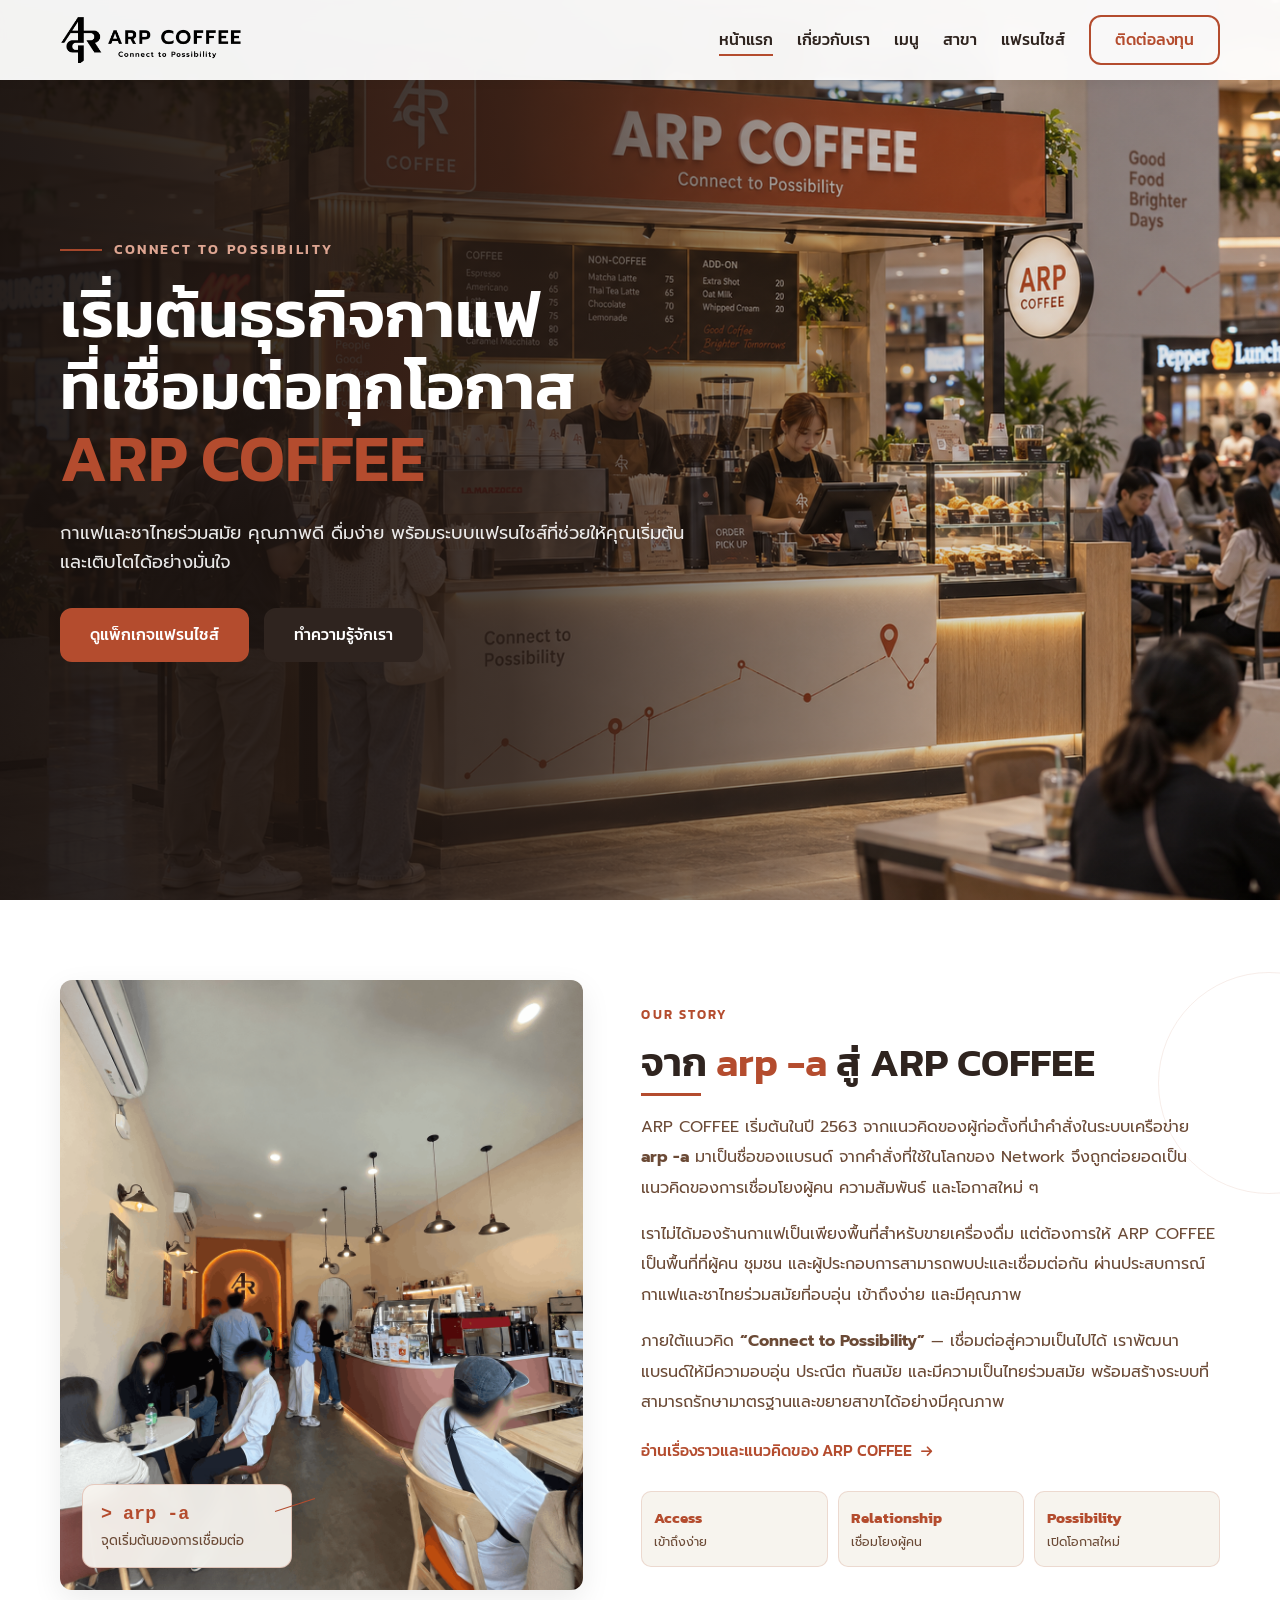
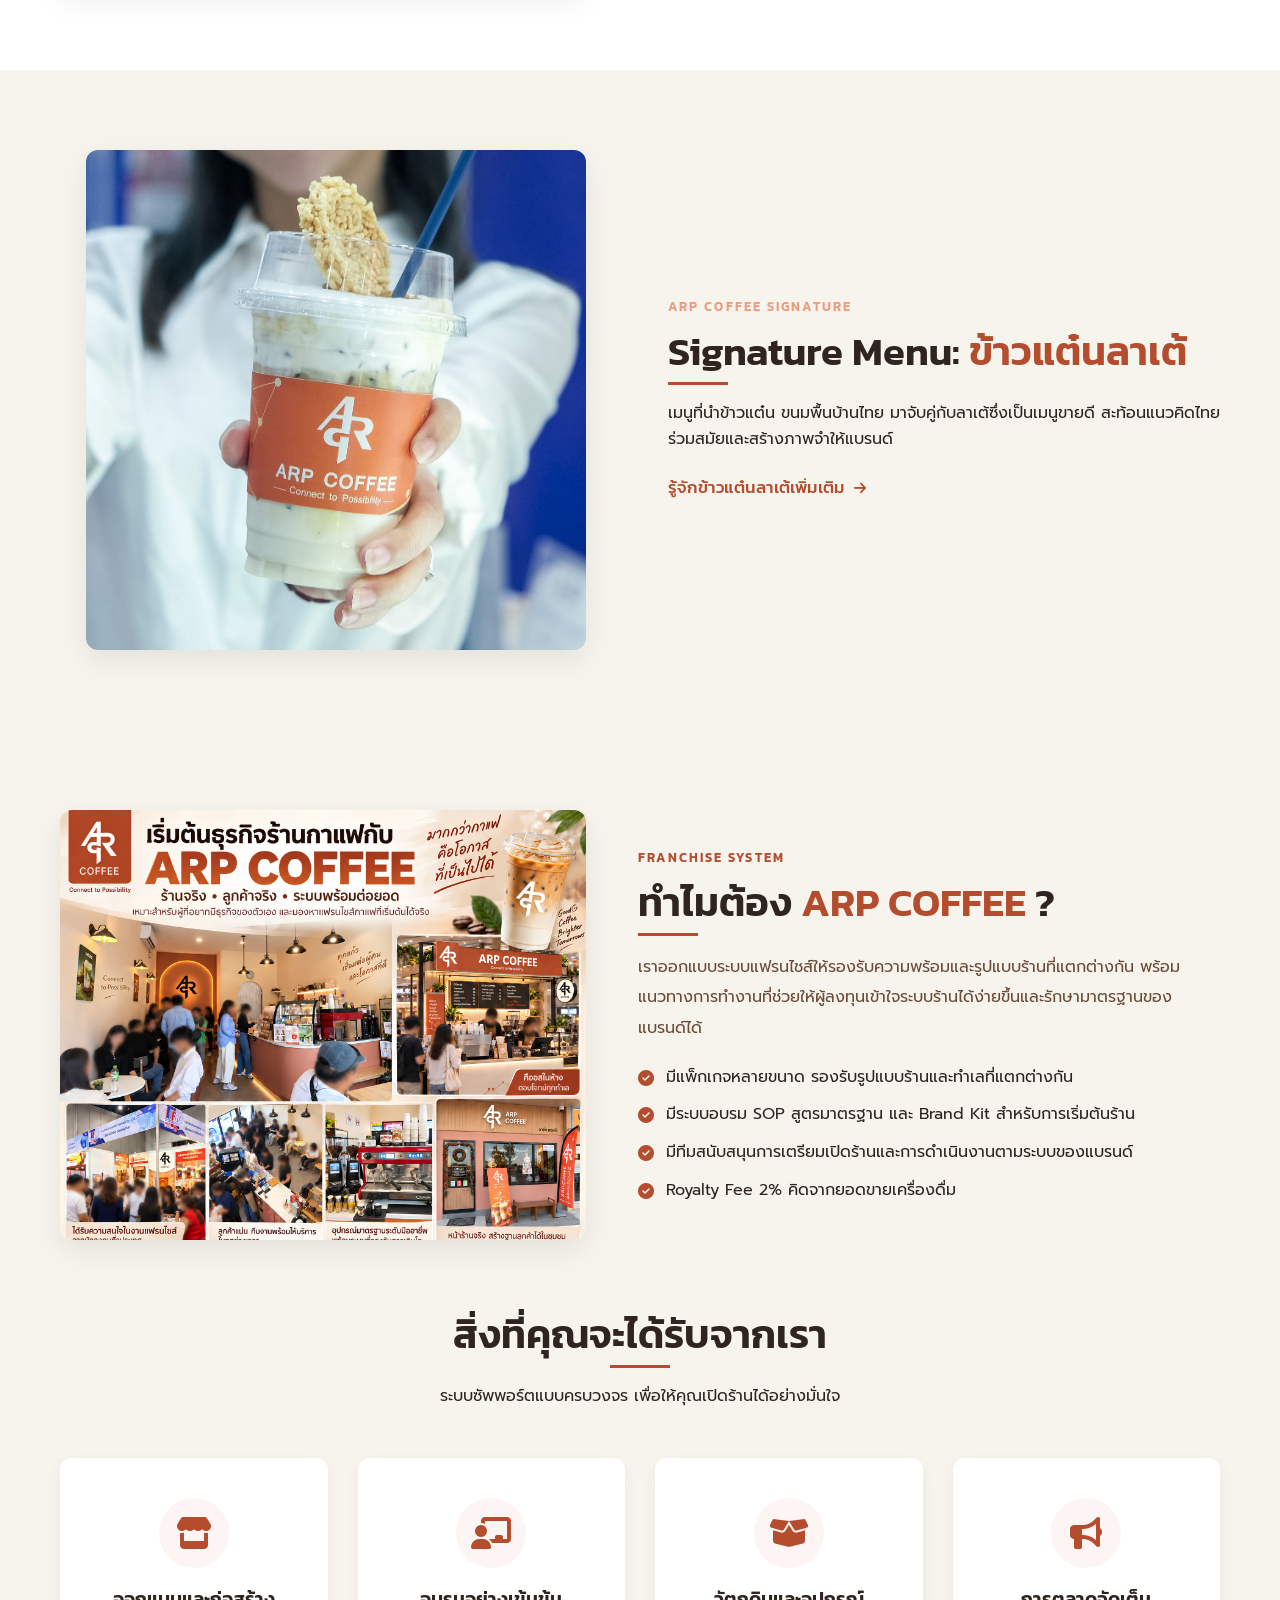
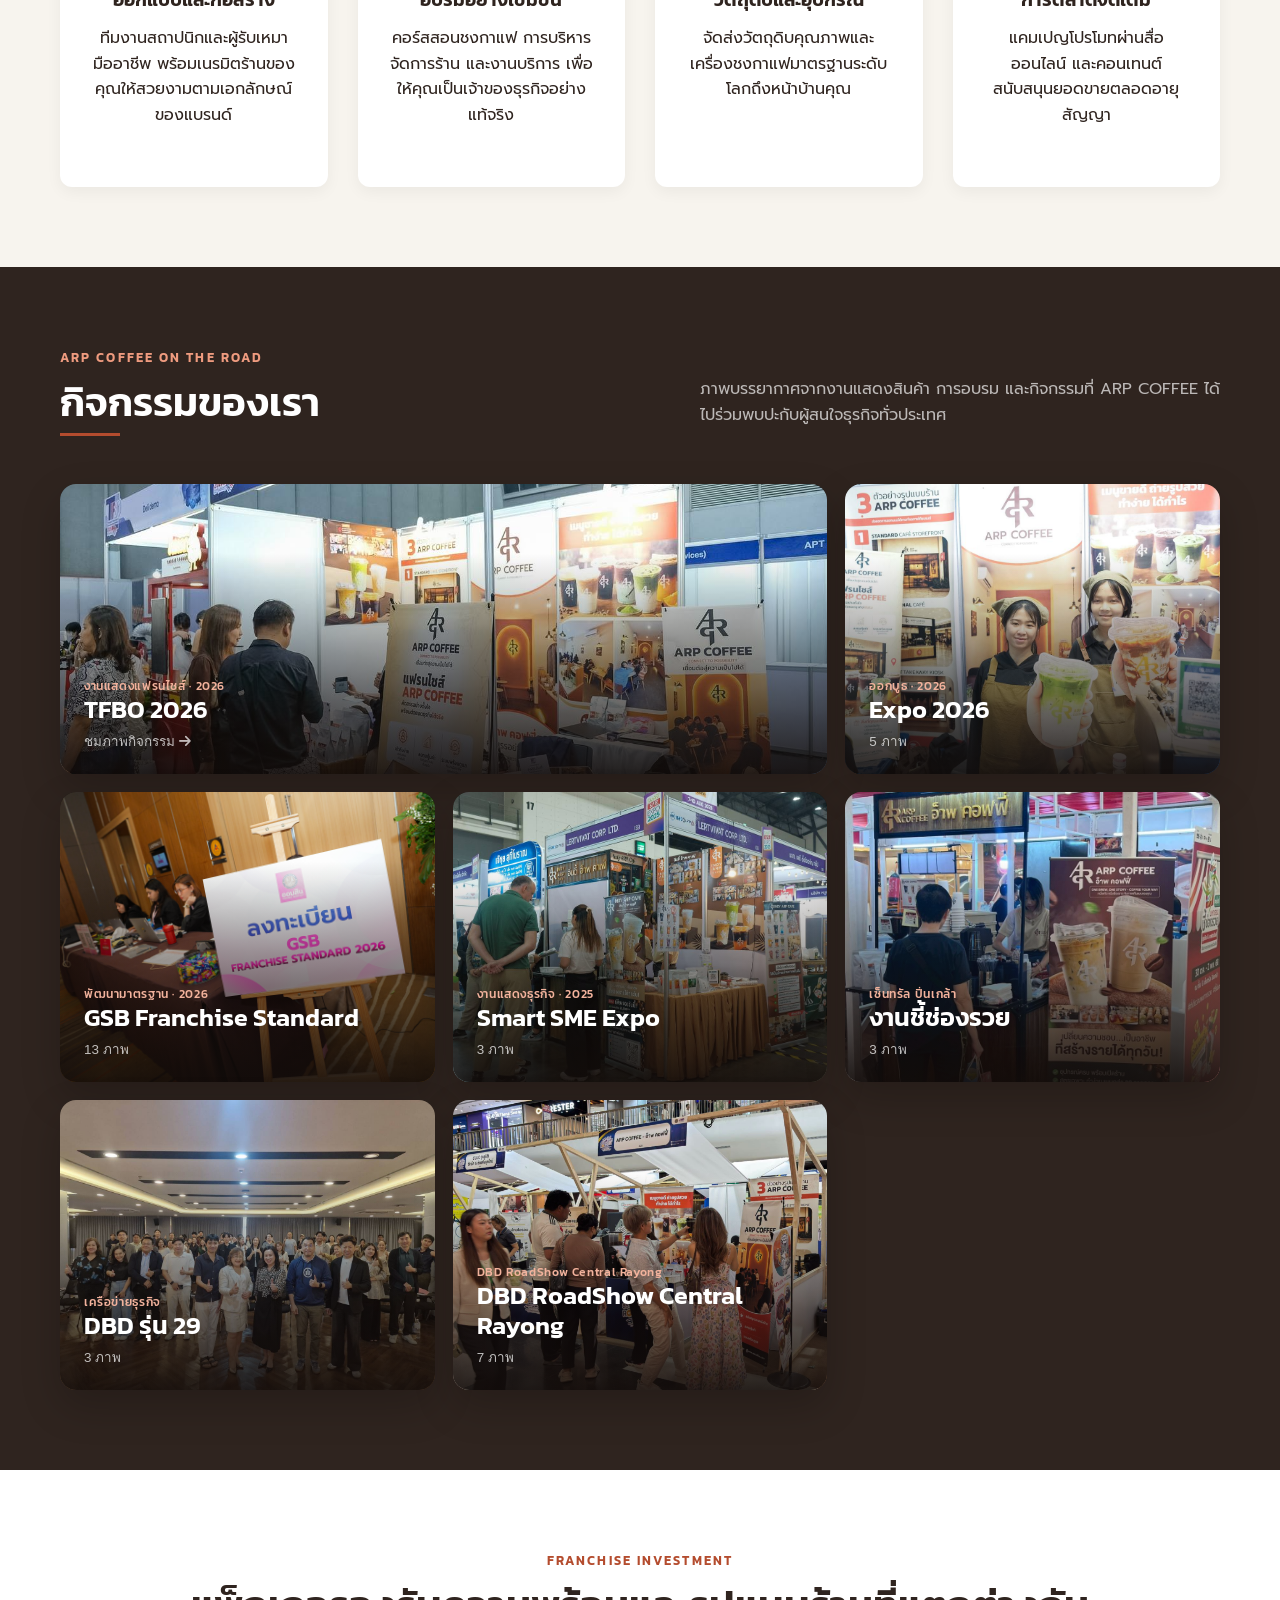
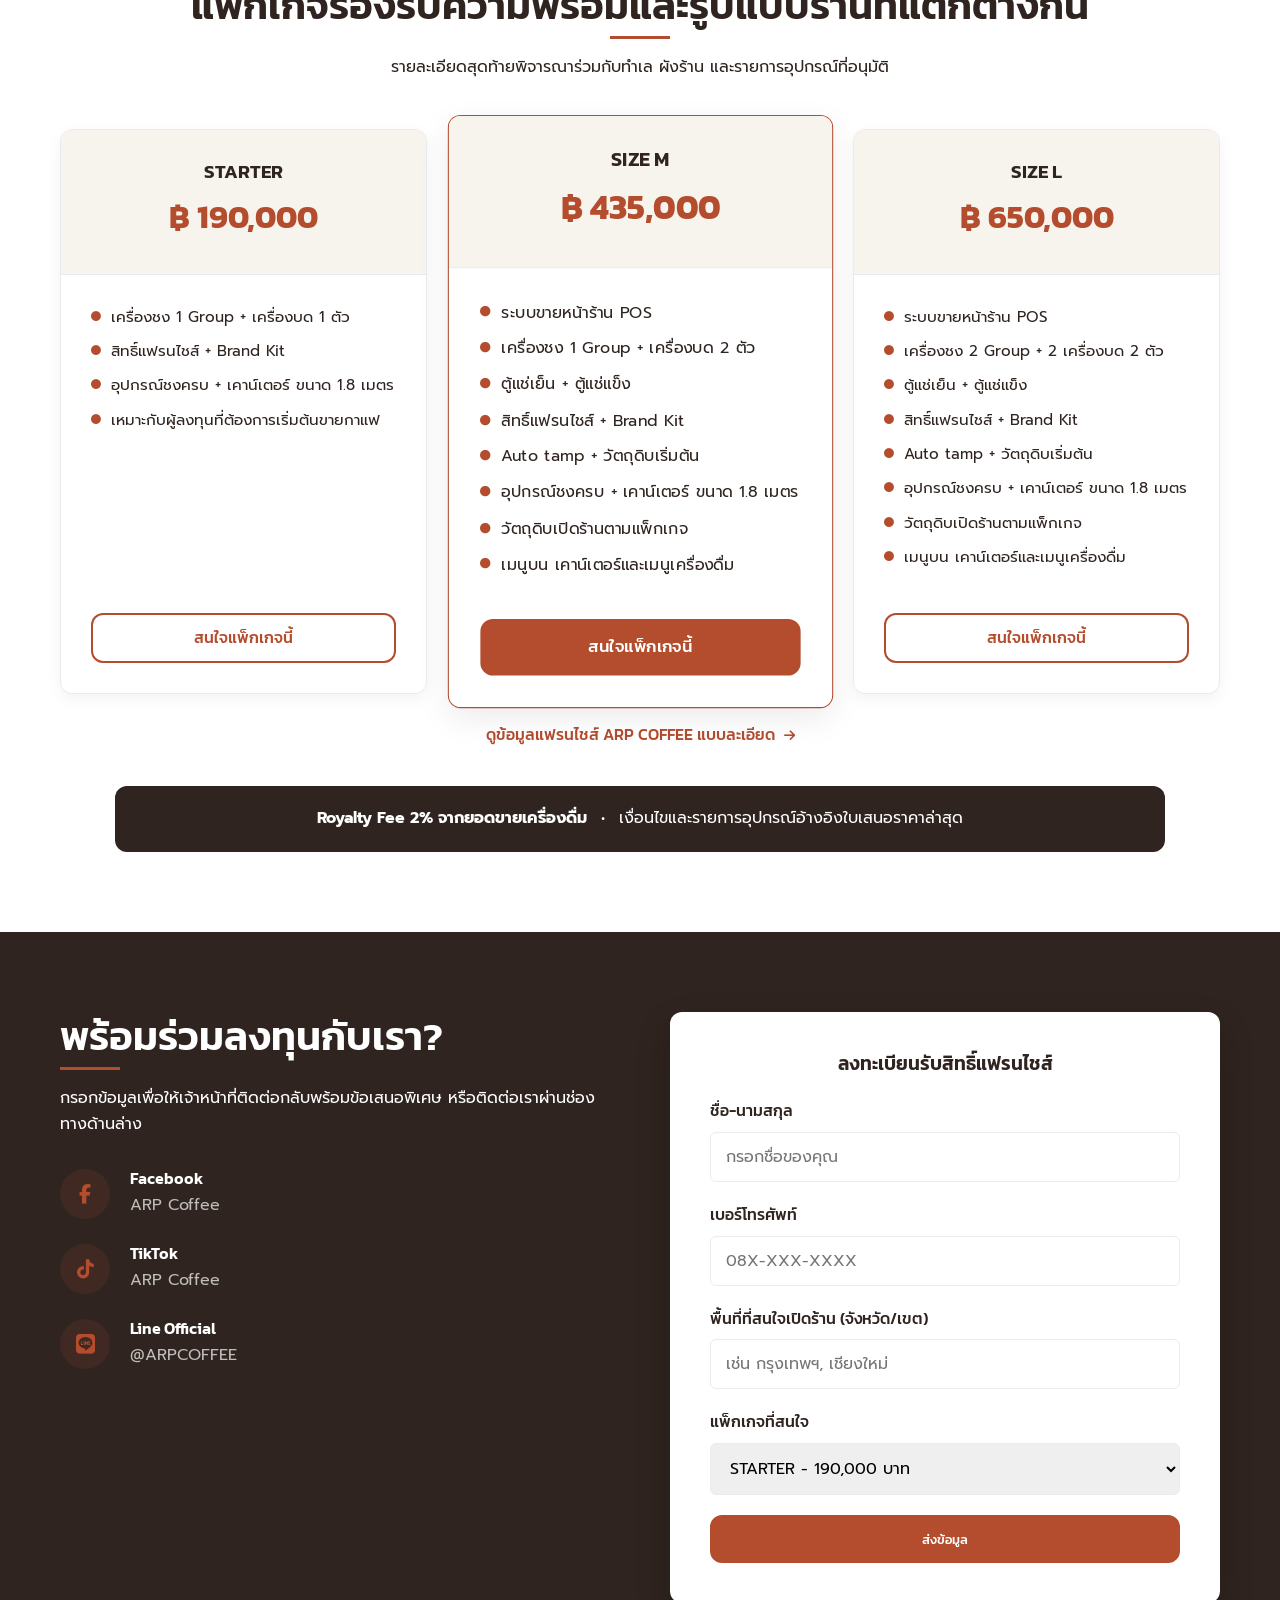
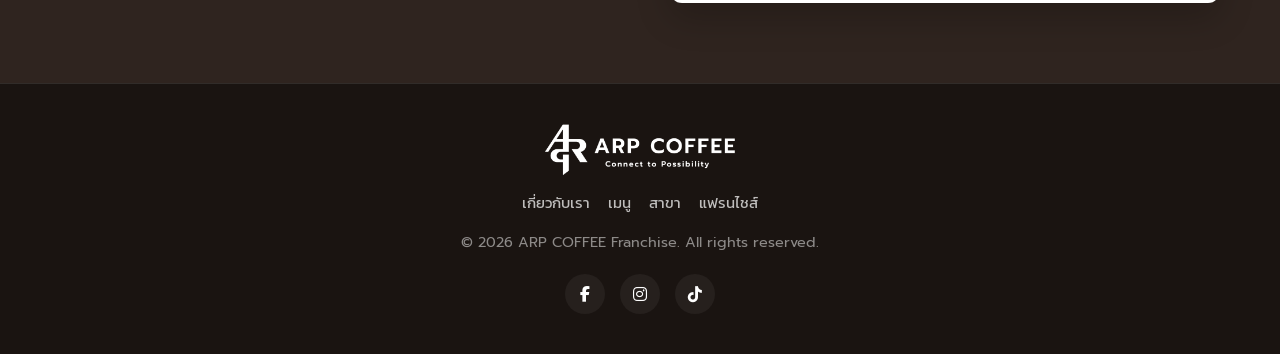
==== commit bd318cb2: "Fix homepage navigation and restore branches link" ====
--- a/index.html
+++ b/index.html
@@ -81,10 +81,10 @@
             </a>
             <ul class="nav-links">
                 <li><a href="#home">หน้าแรก</a></li>
-                <li><a href="#about">เกี่ยวกับเรา</a></li>
-                <li><a href="#benefits">จุดเด่น</a></li>
-                <li><a href="#activities">กิจกรรม</a></li>
-                <li><a href="#packages">แพ็กเกจแฟรนไชส์</a></li>
+                <li><a href="/about/">เกี่ยวกับเรา</a></li>
+                <li><a href="/menu/">เมนู</a></li>
+                <li><a href="/branches/">สาขา</a></li>
+                <li><a href="/franchise/">แฟรนไชส์</a></li>
                 <li><a href="#contact" class="btn-outline">ติดต่อลงทุน</a></li>
             </ul>
             <div class="hamburger">
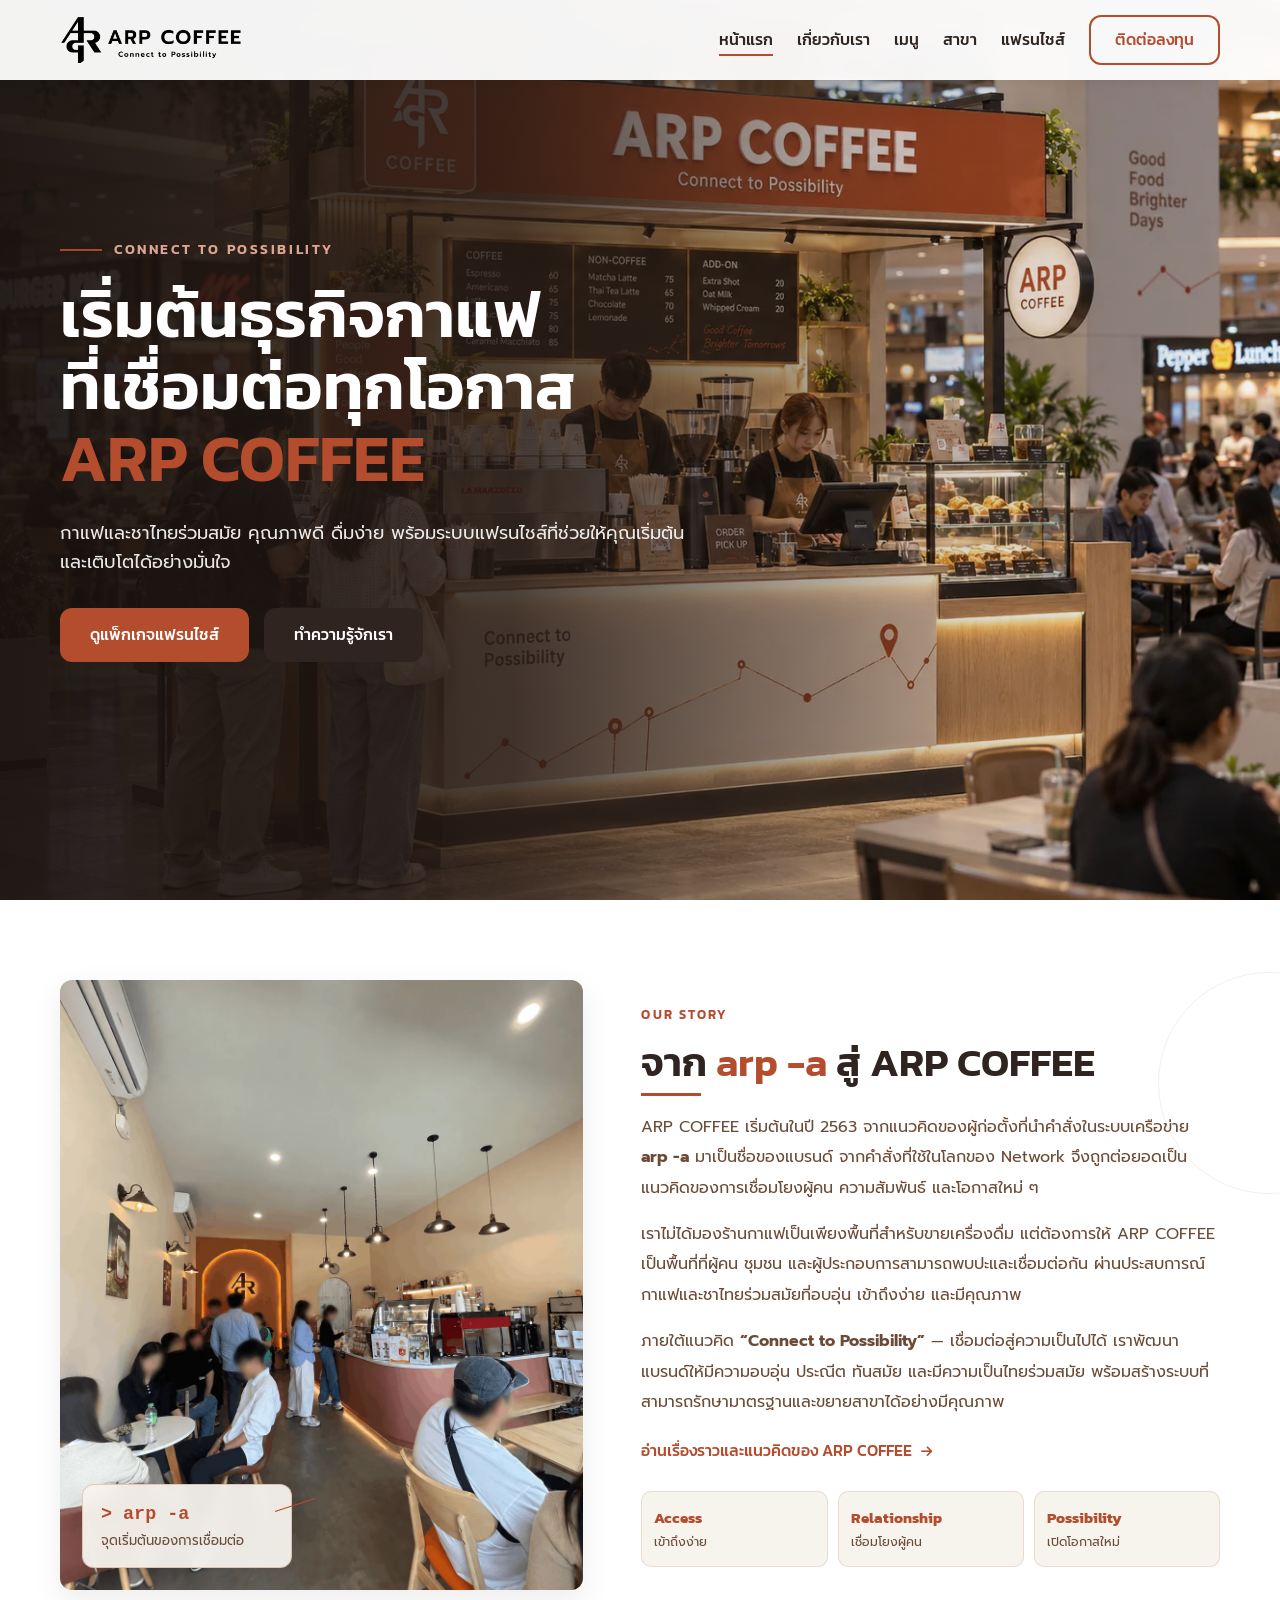
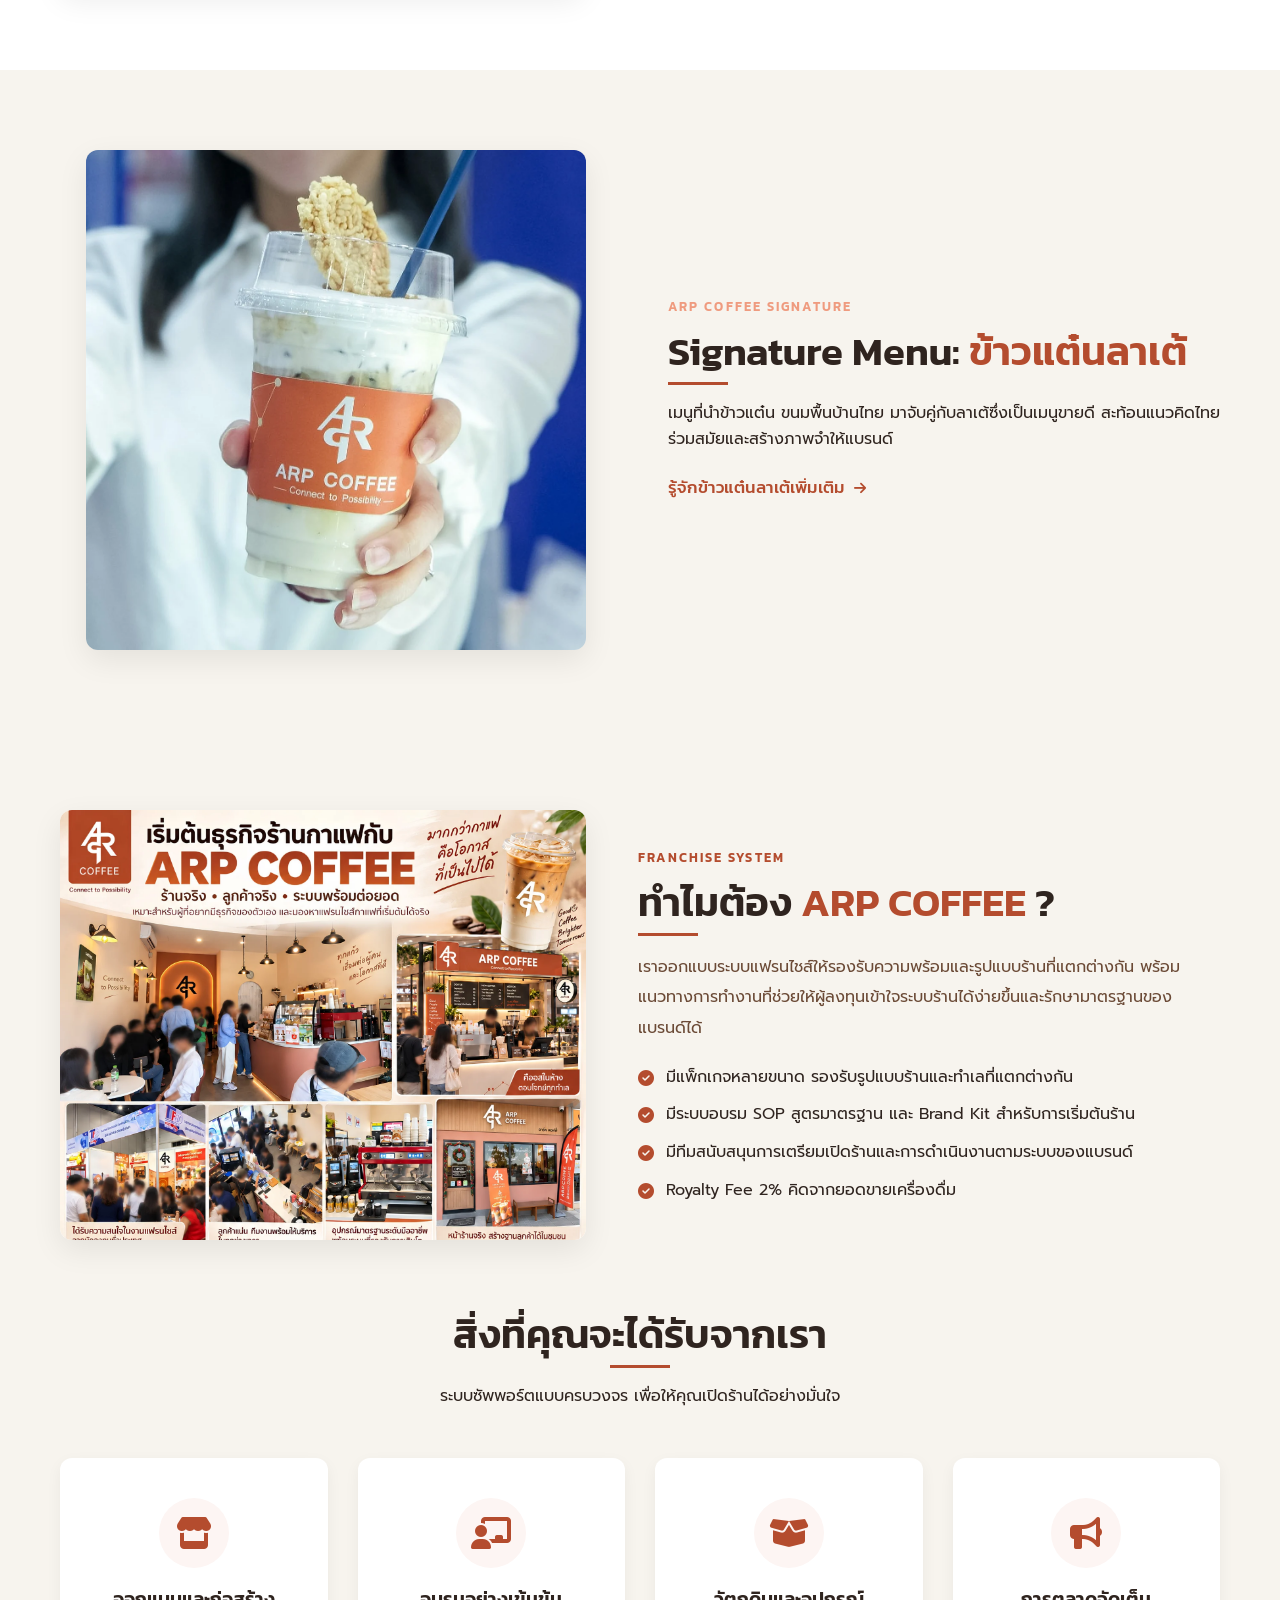
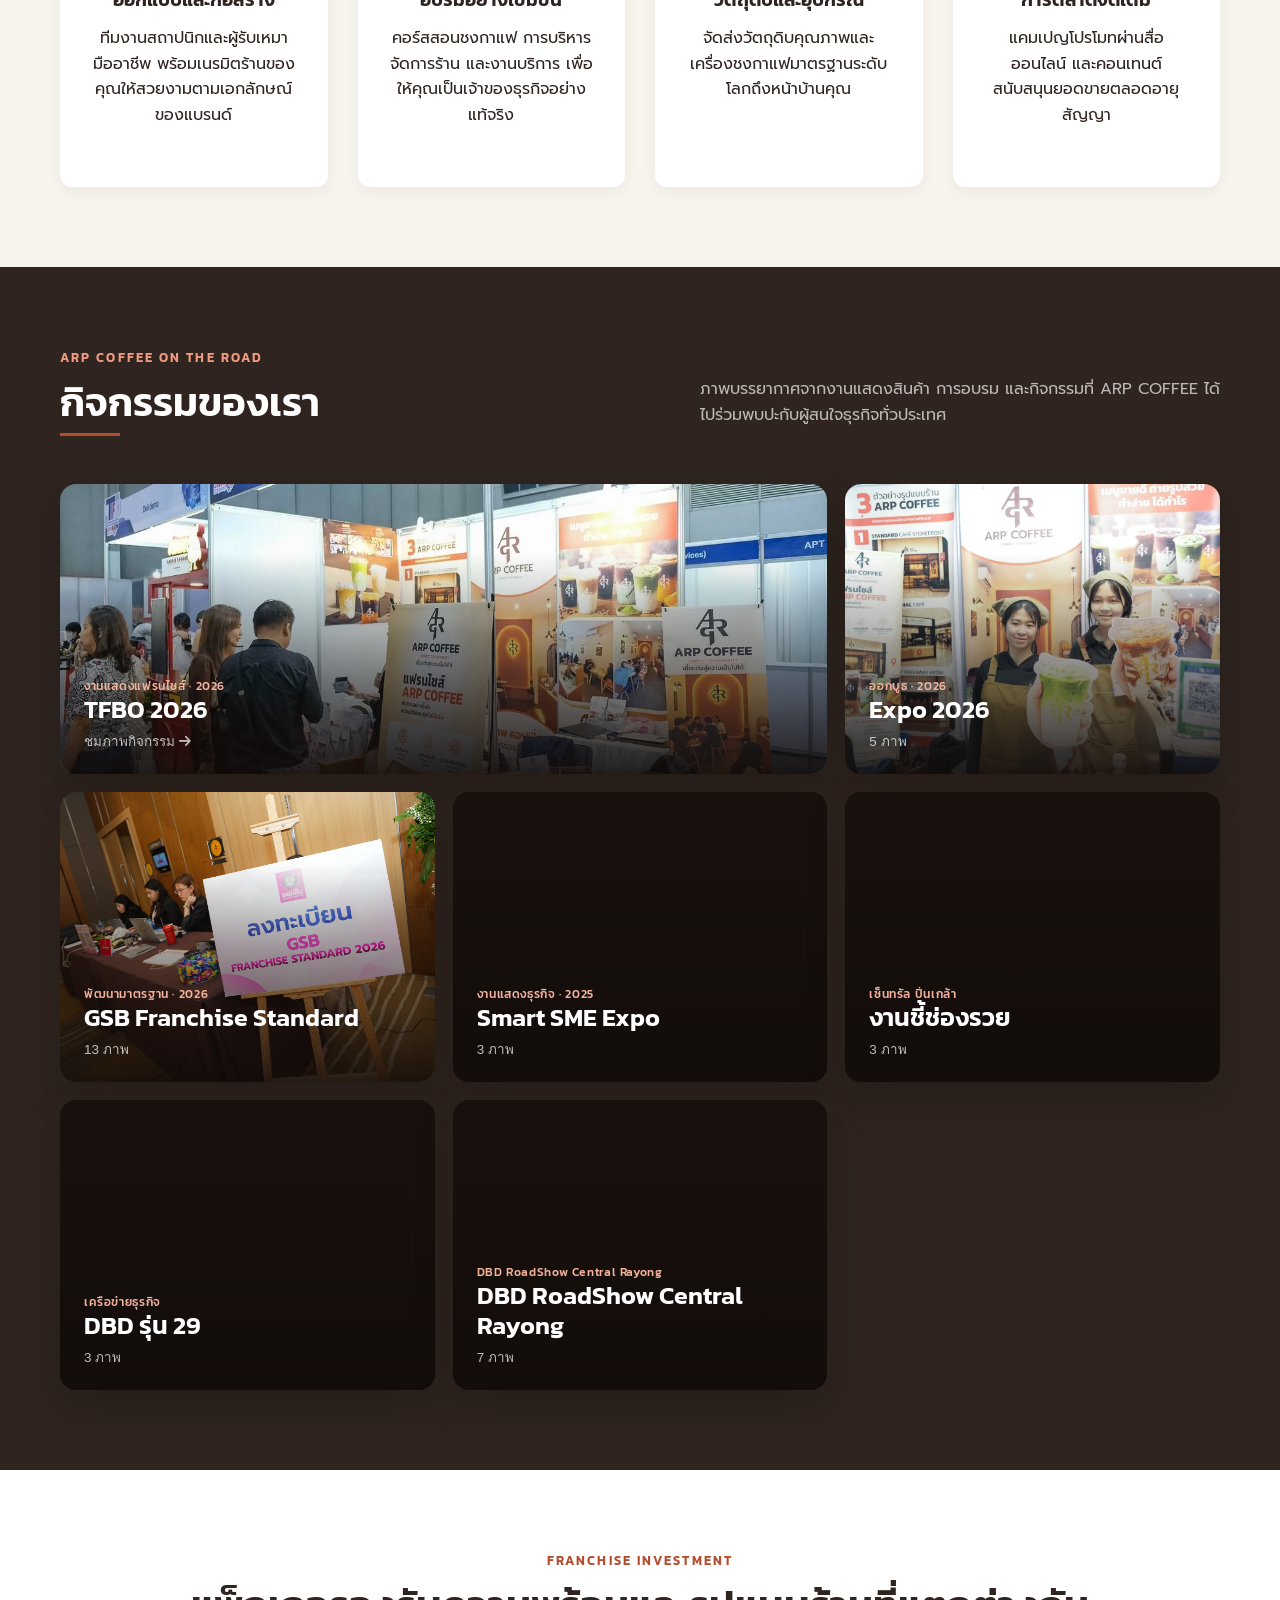
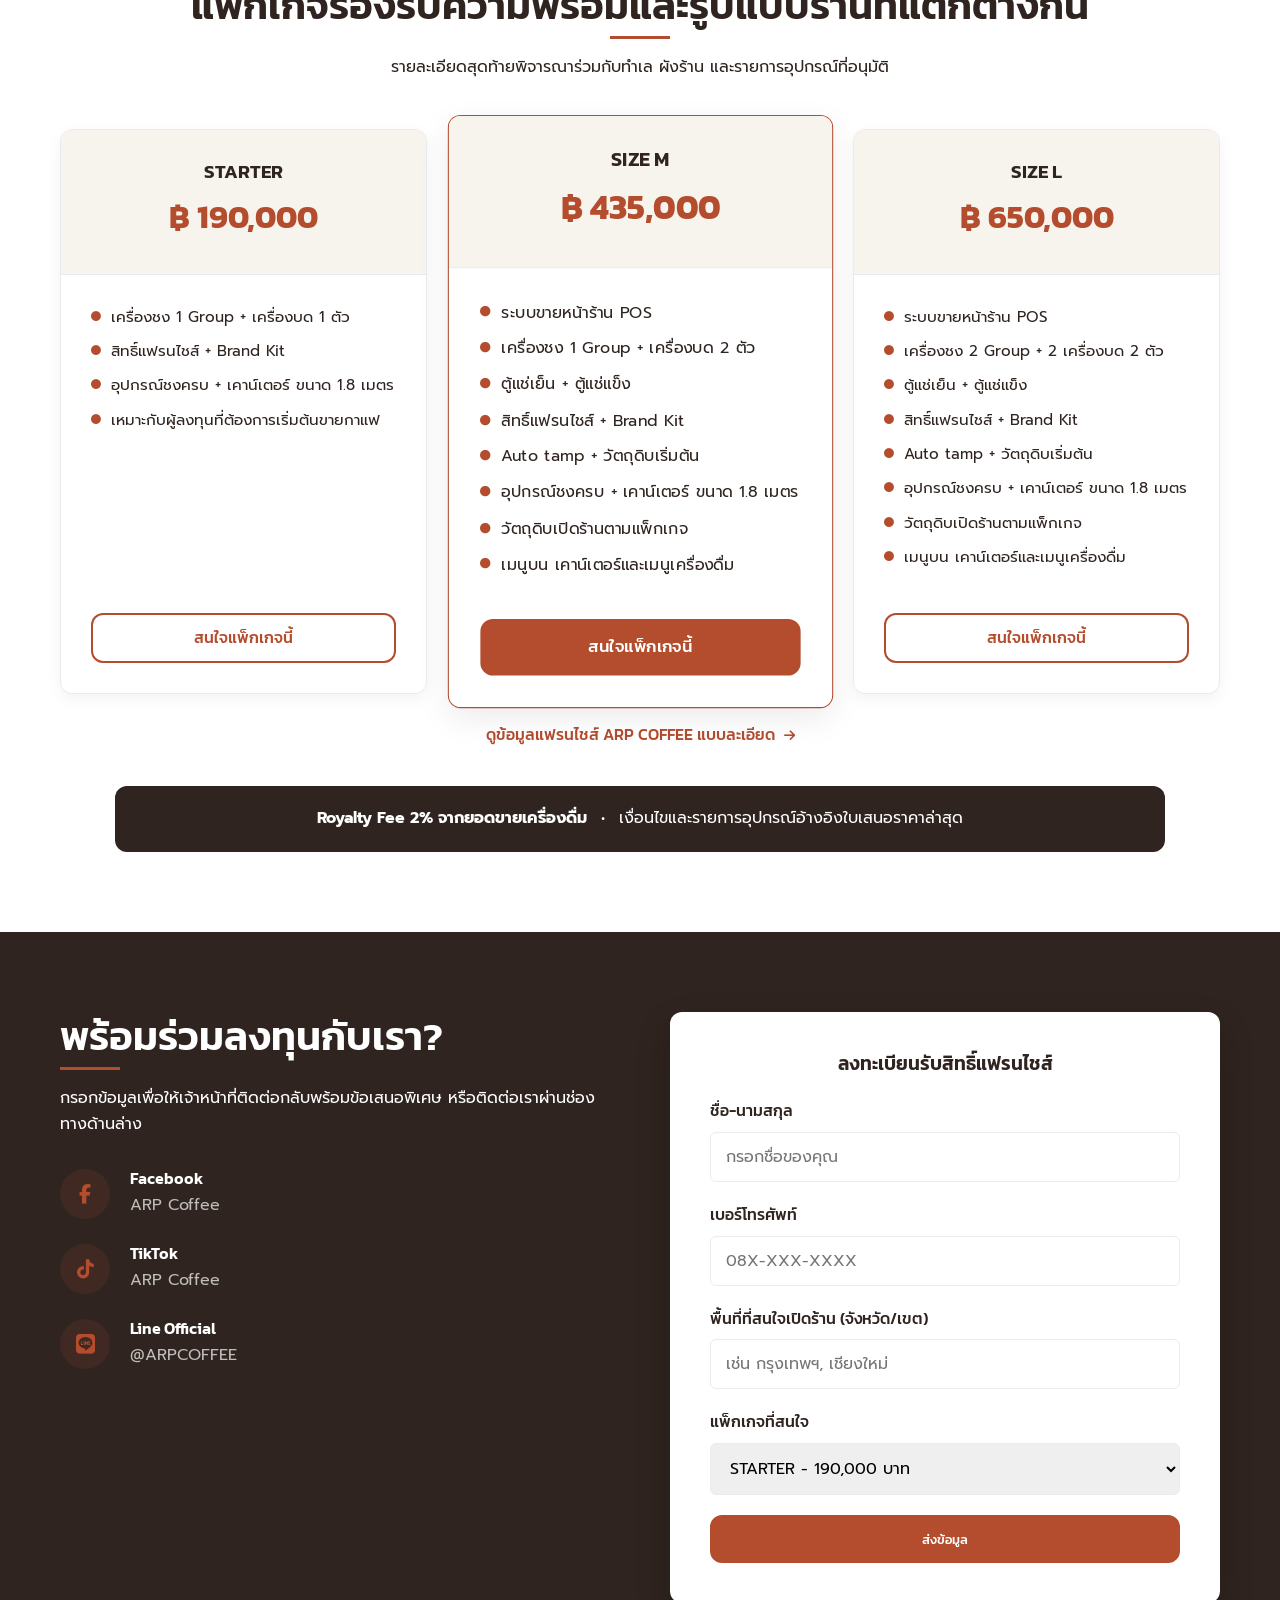
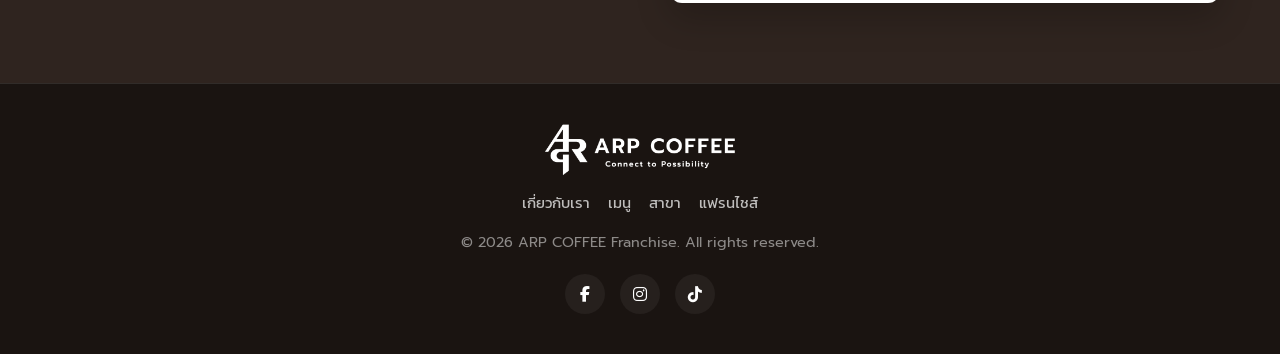
==== commit 7cc3b470: "Optimize website performance and images" ====
--- a/index.html
+++ b/index.html
@@ -15,13 +15,15 @@
     <meta property="og:title" content="ARP COFFEE | กาแฟและชาไทยร่วมสมัย · แฟรนไชส์ร้านกาแฟ">
     <meta property="og:description" content="ARP COFFEE แบรนด์กาแฟและชาไทยร่วมสมัยภายใต้แนวคิด Connect To Possibility ดูเรื่องราวแบรนด์ เมนู Signature และข้อมูลแฟรนไชส์ร้านกาแฟ">
     <meta property="og:url" content="https://arpcoffee.com/">
-    <meta property="og:image" content="https://arpcoffee.com/assets/hero-arp.png">
+    <meta property="og:image" content="https://arpcoffee.com/assets/hero-arp-social.jpg">
     <meta property="og:image:alt" content="ARP COFFEE — Connect To Possibility">
 
     <meta name="twitter:card" content="summary_large_image">
     <meta name="twitter:title" content="ARP COFFEE | กาแฟและชาไทยร่วมสมัย · แฟรนไชส์ร้านกาแฟ">
     <meta name="twitter:description" content="ARP COFFEE แบรนด์กาแฟและชาไทยร่วมสมัยภายใต้แนวคิด Connect To Possibility ดูเรื่องราวแบรนด์ เมนู Signature และข้อมูลแฟรนไชส์ร้านกาแฟ">
-    <meta name="twitter:image" content="https://arpcoffee.com/assets/hero-arp.png">
+    <meta name="twitter:image" content="https://arpcoffee.com/assets/hero-arp-social.jpg">
+
+    <link rel="preload" as="image" href="/assets/hero-arp.webp" type="image/webp" fetchpriority="high">
 
     <!-- Google Fonts -->
     <link rel="preconnect" href="https://fonts.googleapis.com">
@@ -114,7 +116,7 @@
     <section id="about" class="about section-padding">
         <div class="container about-container">
             <div class="about-image brand-story-image slide-in-left">
-                <img src="assets/brand-story.png" alt="บรรยากาศจริงภายในร้าน ARP COFFEE และการบริการลูกค้า" width="1086" height="1448" loading="lazy">
+                <img src="assets/brand-story.webp" alt="บรรยากาศจริงภายในร้าน ARP COFFEE และการบริการลูกค้า" width="1086" height="1448" loading="lazy" decoding="async">
                 <div class="arp-origin-badge" aria-label="ที่มาของชื่อ ARP COFFEE">
                     <code>&gt; arp -a</code>
                     <span>จุดเริ่มต้นของการเชื่อมต่อ</span>
@@ -162,7 +164,7 @@
     <section id="signature-menu" class="signature-menu section-padding">
         <div class="container signature-menu-container">
             <div class="signature-menu-image slide-in-left">
-                <img src="assets/menu/khao-taen-latte.JPG" alt="ข้าวแต๋นลาเต้ เมนู Signature ของ ARP COFFEE" width="1179" height="1179" loading="lazy">
+                <img src="assets/menu/khao-taen-latte.webp" alt="ข้าวแต๋นลาเต้ เมนู Signature ของ ARP COFFEE" width="1179" height="1179" loading="lazy" decoding="async">
             </div>
 
             <div class="signature-menu-text slide-in-right">
@@ -180,7 +182,7 @@
         <div class="container">
             <div class="why-arp-grid">
                 <div class="why-arp-image slide-in-left">
-                    <img src="assets/shop-arp.jpg" alt="รูปแบบร้านและระบบแฟรนไชส์ ARP COFFEE" width="1724" height="1724" loading="lazy">
+                    <img src="assets/shop-arp.webp" alt="รูปแบบร้านและระบบแฟรนไชส์ ARP COFFEE" width="1600" height="1600" loading="lazy" decoding="async">
                 </div>
 
                 <div class="why-arp-content slide-in-right">
@@ -254,7 +256,7 @@
             <div class="activity-grid">
                 <button class="activity-card activity-card-featured stagger-in" type="button" data-gallery="tfbo"
                     aria-label="เปิดอัลบั้มงาน TFBO 2026">
-                    <img src="assets/events/tfbo-1.jpg" alt="บูธ ARP COFFEE ในงาน TFBO 2026">
+                    <img src="assets/events/tfbo-1.webp" alt="บูธ ARP COFFEE ในงาน TFBO 2026" loading="lazy" decoding="async">
                     <span class="activity-overlay"></span>
                     <span class="activity-content"><small>งานแสดงแฟรนไชส์ · 2026</small><strong>TFBO
                             2026</strong><em>ชมภาพกิจกรรม <i class="fas fa-arrow-right"></i></em></span>
@@ -262,7 +264,7 @@
 
                 <button class="activity-card stagger-in" type="button" data-gallery="expo"
                     aria-label="เปิดอัลบั้มงาน Expo 2026">
-                    <img src="assets/events/expo-1.jpg" alt="ทีม ARP COFFEE ในงาน Expo 2026">
+                    <img src="assets/events/expo-1.webp" alt="ทีม ARP COFFEE ในงาน Expo 2026" loading="lazy" decoding="async">
                     <span class="activity-overlay"></span>
                     <span class="activity-content"><small>ออกบูธ · 2026</small><strong>Expo 2026</strong><em>5
                             ภาพ</em></span>
@@ -270,7 +272,7 @@
 
                 <button class="activity-card stagger-in" type="button" data-gallery="gsb"
                     aria-label="เปิดอัลบั้ม GSB Franchise Standard 2026">
-                    <img src="assets/events/gsb-1.jpg" alt="กิจกรรม GSB Franchise Standard 2026">
+                    <img src="assets/events/gsb-1.webp" alt="กิจกรรม GSB Franchise Standard 2026" loading="lazy" decoding="async">
                     <span class="activity-overlay"></span>
                     <span class="activity-content"><small>พัฒนามาตรฐาน · 2026</small><strong>GSB Franchise
                             Standard</strong><em>13 ภาพ</em></span>
@@ -278,7 +280,7 @@
 
                 <button class="activity-card stagger-in" type="button" data-gallery="smart"
                     aria-label="เปิดอัลบั้มงาน Smart SME Expo 2025">
-                    <img src="assets/events/smart-1.jpg" alt="บูธ ARP COFFEE ในงาน Smart SME Expo 2025">
+                    <img src="assets/events/smart-1.webp" alt="บูธ ARP COFFEE ในงาน Smart SME Expo 2025" loading="lazy" decoding="async">
                     <span class="activity-overlay"></span>
                     <span class="activity-content"><small>งานแสดงธุรกิจ · 2025</small><strong>Smart SME
                             Expo</strong><em>3 ภาพ</em></span>
@@ -286,7 +288,7 @@
 
                 <button class="activity-card stagger-in" type="button" data-gallery="rich"
                     aria-label="เปิดอัลบั้มงานชี้ช่องรวย">
-                    <img src="assets/events/rich-1.jpg" alt="บูธ ARP COFFEE ในงานชี้ช่องรวย">
+                    <img src="assets/events/rich-1.webp" alt="บูธ ARP COFFEE ในงานชี้ช่องรวย" loading="lazy" decoding="async">
                     <span class="activity-overlay"></span>
                     <span class="activity-content"><small>เซ็นทรัล ปิ่นเกล้า</small><strong>งานชี้ช่องรวย</strong><em>3
                             ภาพ</em></span>
@@ -294,7 +296,7 @@
 
                 <button class="activity-card stagger-in" type="button" data-gallery="dbd"
                     aria-label="เปิดอัลบั้มกิจกรรม DBD รุ่น 29">
-                    <img src="assets/events/dbd-1.jpg" alt="กิจกรรม DBD รุ่น 29">
+                    <img src="assets/events/dbd-1.webp" alt="กิจกรรม DBD รุ่น 29" loading="lazy" decoding="async">
                     <span class="activity-overlay"></span>
                     <span class="activity-content"><small>เครือข่ายธุรกิจ</small><strong>DBD รุ่น 29</strong><em>3
                             ภาพ</em></span>
@@ -302,7 +304,7 @@
 
                 <button class="activity-card stagger-in" type="button" data-gallery="dbd"
                     aria-label="DBD RoadShow Central Rayong">
-                    <img src="assets/events/dbdry-1.jpg" alt="กิจกรรม DBD Franshise Road Show Central Rayong">
+                    <img src="assets/events/dbdry-1.webp" alt="กิจกรรม DBD Franshise Road Show Central Rayong" loading="lazy" decoding="async">
                     <span class="activity-overlay"></span>
                     <span class="activity-content"><small>DBD RoadShow Central Rayong</small><strong>DBD RoadShow
                             Central Rayong</strong><em>7
@@ -417,7 +419,7 @@
                             </div>
 
                             <div>
-                                <h4>Facebook</h4>
+                                <h3>Facebook</h3>
                                 <p>ARP Coffee</p>
                             </div>
 
@@ -432,7 +434,7 @@
                             </div>
 
                             <div>
-                                <h4>TikTok</h4>
+                                <h3>TikTok</h3>
                                 <p>ARP Coffee</p>
                             </div>
 
@@ -446,7 +448,7 @@
                             </div>
 
                             <div>
-                                <h4>Line Official</h4>
+                                <h3>Line Official</h3>
                                 <p>@ARPCOFFEE</p>
                             </div>
 
--- a/style.css
+++ b/style.css
@@ -280,7 +280,7 @@
     position: relative;
     height: 100vh;
     min-height: 600px;
-    background-image: url('assets/hero-arp.png');
+    background-image: url('assets/hero-arp.webp');
     background-size: cover;
     background-position: center 44%;
     background-attachment: fixed;
@@ -1032,7 +1032,7 @@
     font-size: 1.2rem;
 }
 
-.contact-item h4 {
+.contact-item h3 {
     margin-bottom: 5px;
     font-size: 1rem;
 }
@@ -1260,10 +1260,10 @@
 .page-hero-content { position: relative; z-index: 1; max-width: 920px; }
 .page-hero h1 { font-size: clamp(2.65rem, 5vw, 4.7rem); max-width: 900px; margin-bottom: 1.25rem; }
 .page-hero p:not(.section-kicker) { max-width: 760px; font-size: 1.12rem; color: rgba(255,255,255,.88); }
-.page-hero-about { background-image: url('/assets/brand-story.JPG'); background-position: center 48%; }
-.page-hero-franchise { background-image: url('/assets/kiosk-arp.png'); }
-.page-hero-menu, .page-hero-signature { background-image: url('/assets/menu/khao-taen-latte.JPG'); background-position: 70% center; }
-.page-hero-branches { background-image: url('/assets/shop-arp.jpg'); }
+.page-hero-about { background-image: url('/assets/brand-story-hero.webp'); background-position: center 48%; }
+.page-hero-franchise { background-image: url('/assets/kiosk-arp.webp'); }
+.page-hero-menu, .page-hero-signature { background-image: url('/assets/menu/khao-taen-latte.webp'); background-position: 70% center; }
+.page-hero-branches { background-image: url('/assets/shop-arp.webp'); }
 
 .breadcrumbs { display: flex; gap: 9px; align-items: center; flex-wrap: wrap; margin-bottom: 30px; color: rgba(255,255,255,.72); font-size: .88rem; }
 .breadcrumbs a:hover { color: var(--white); }
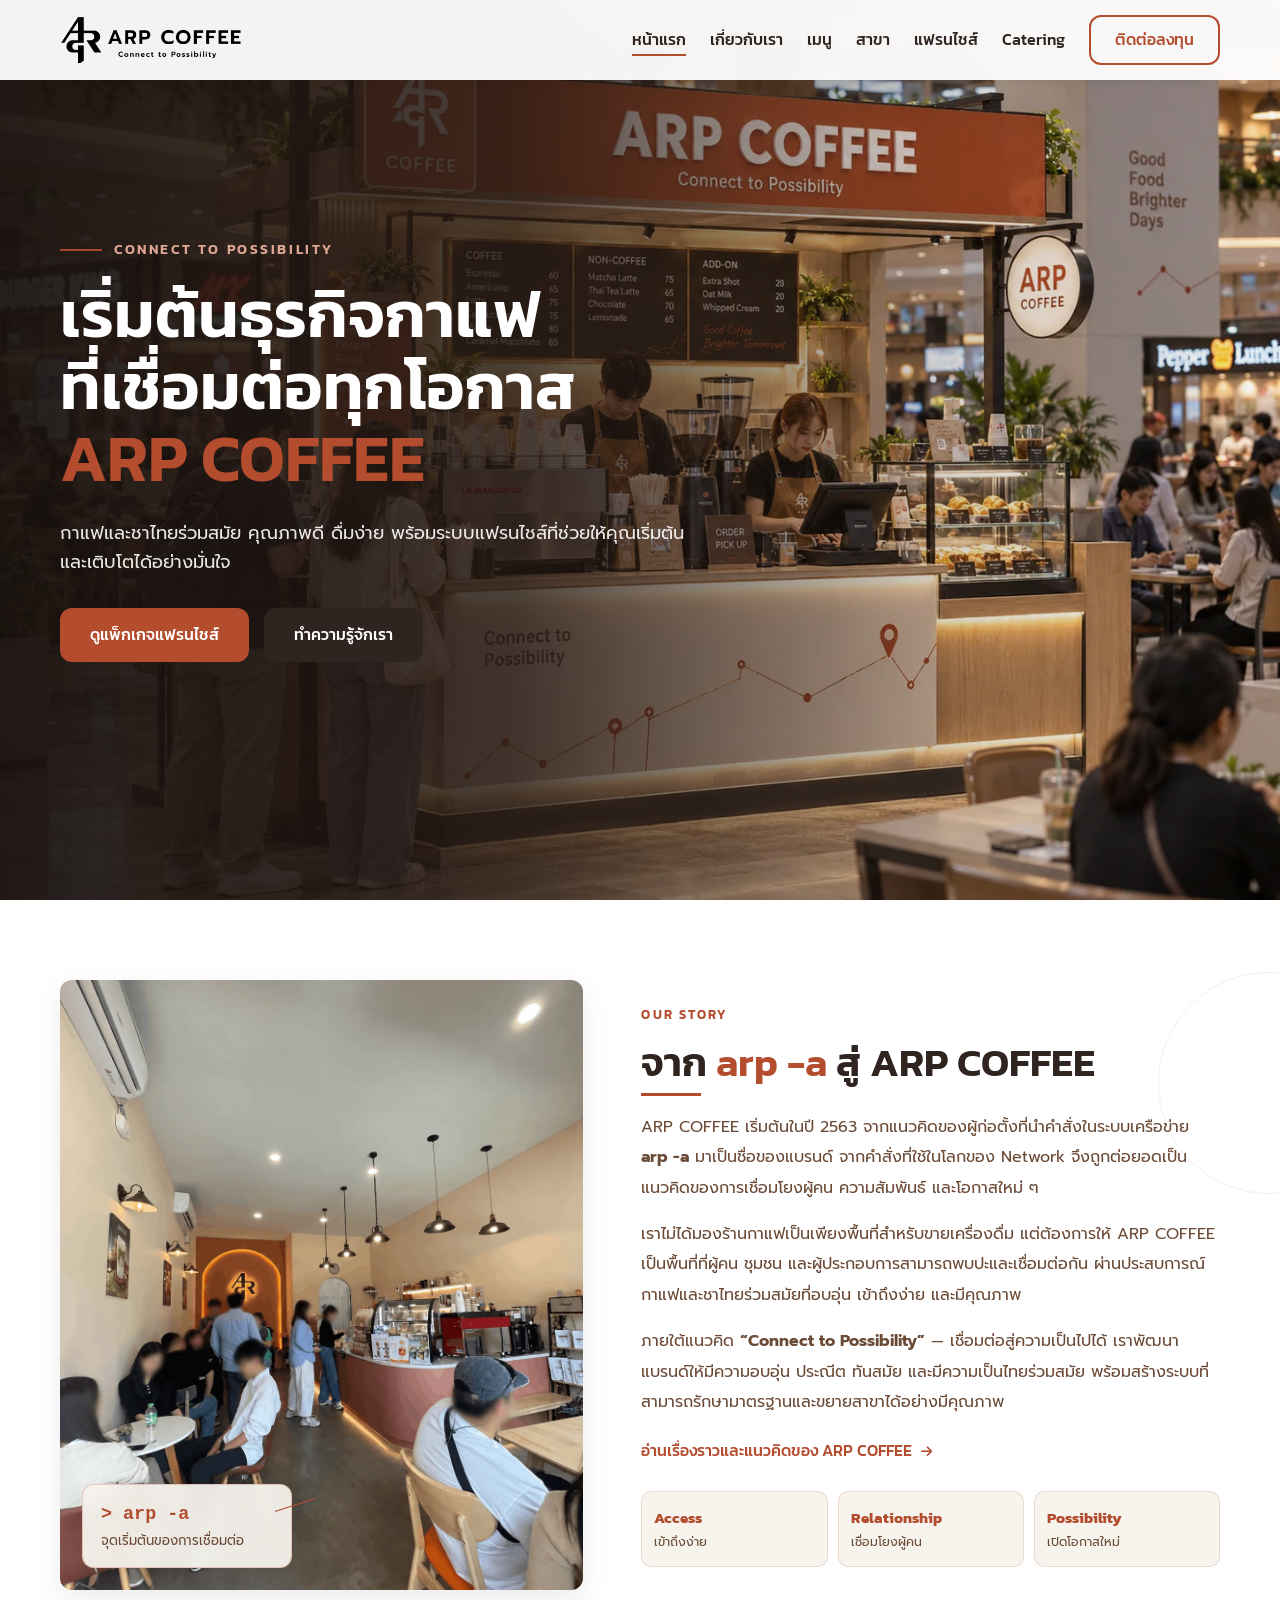
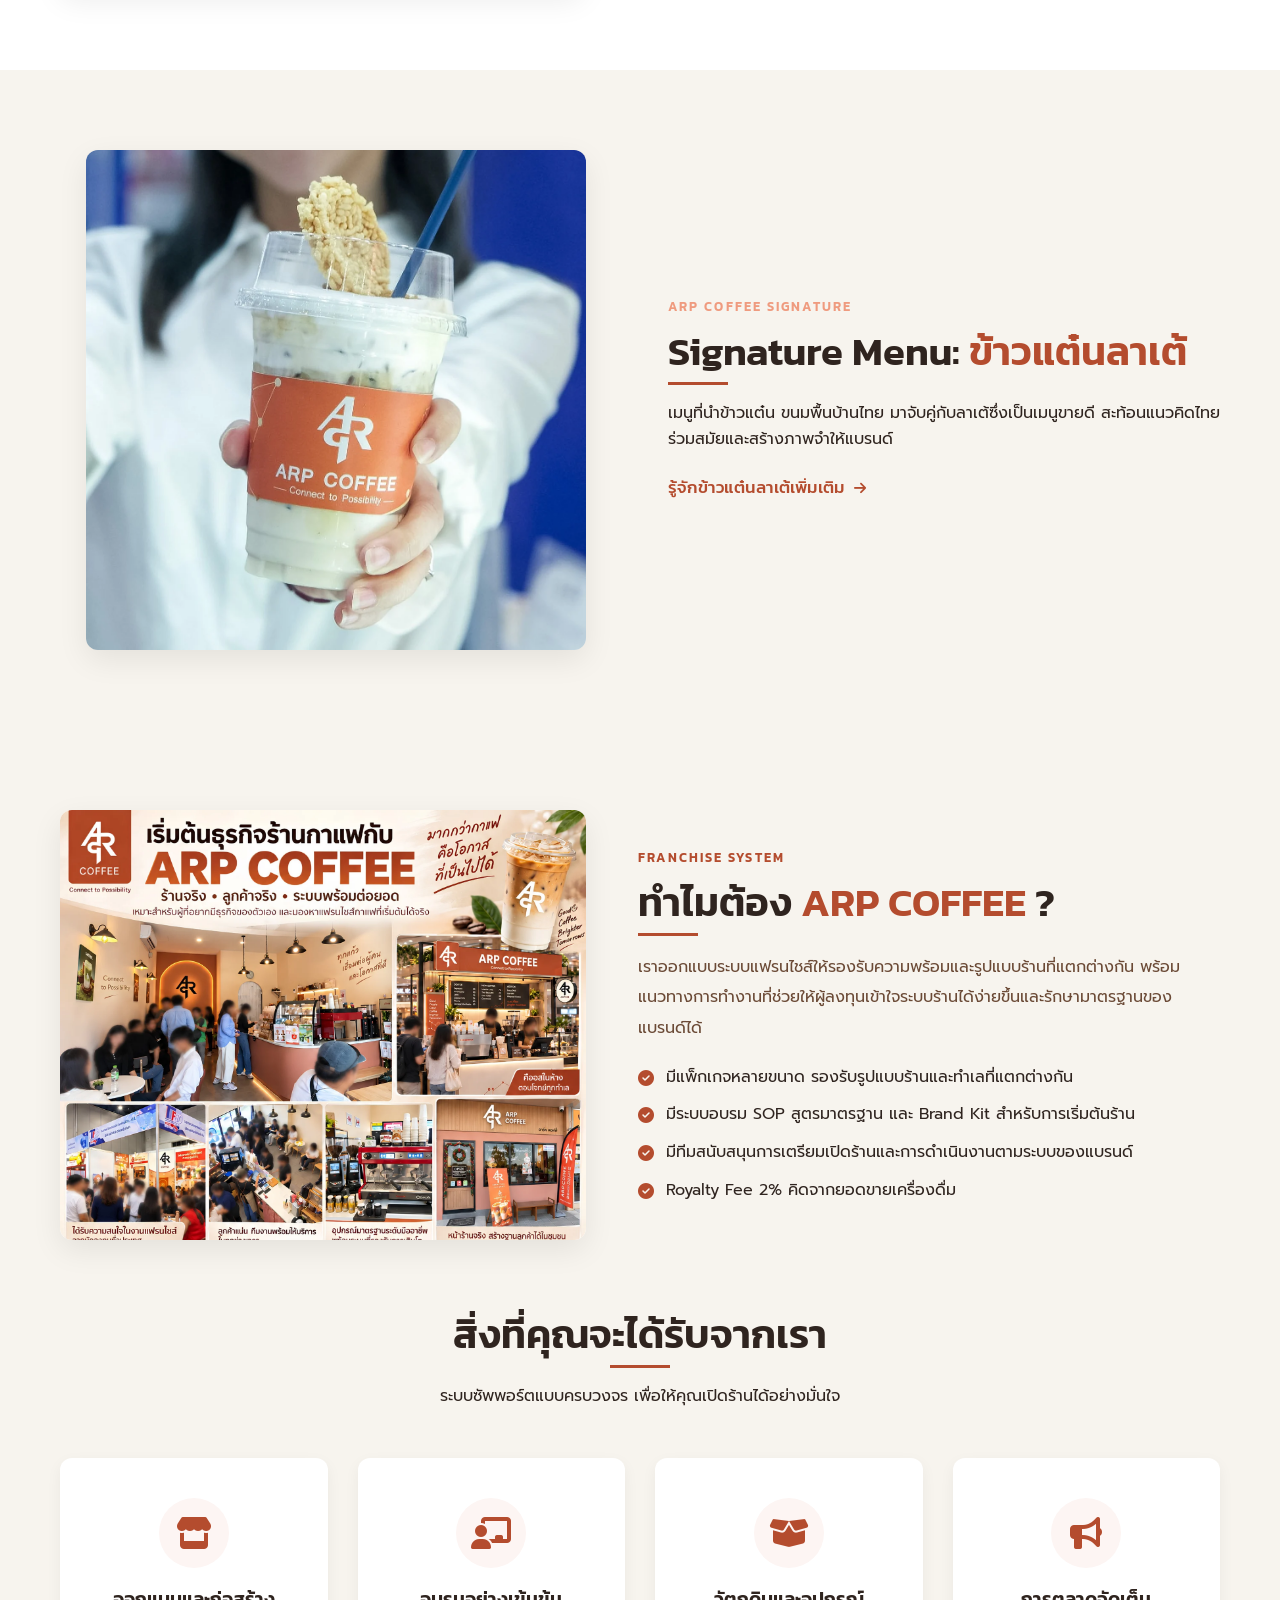
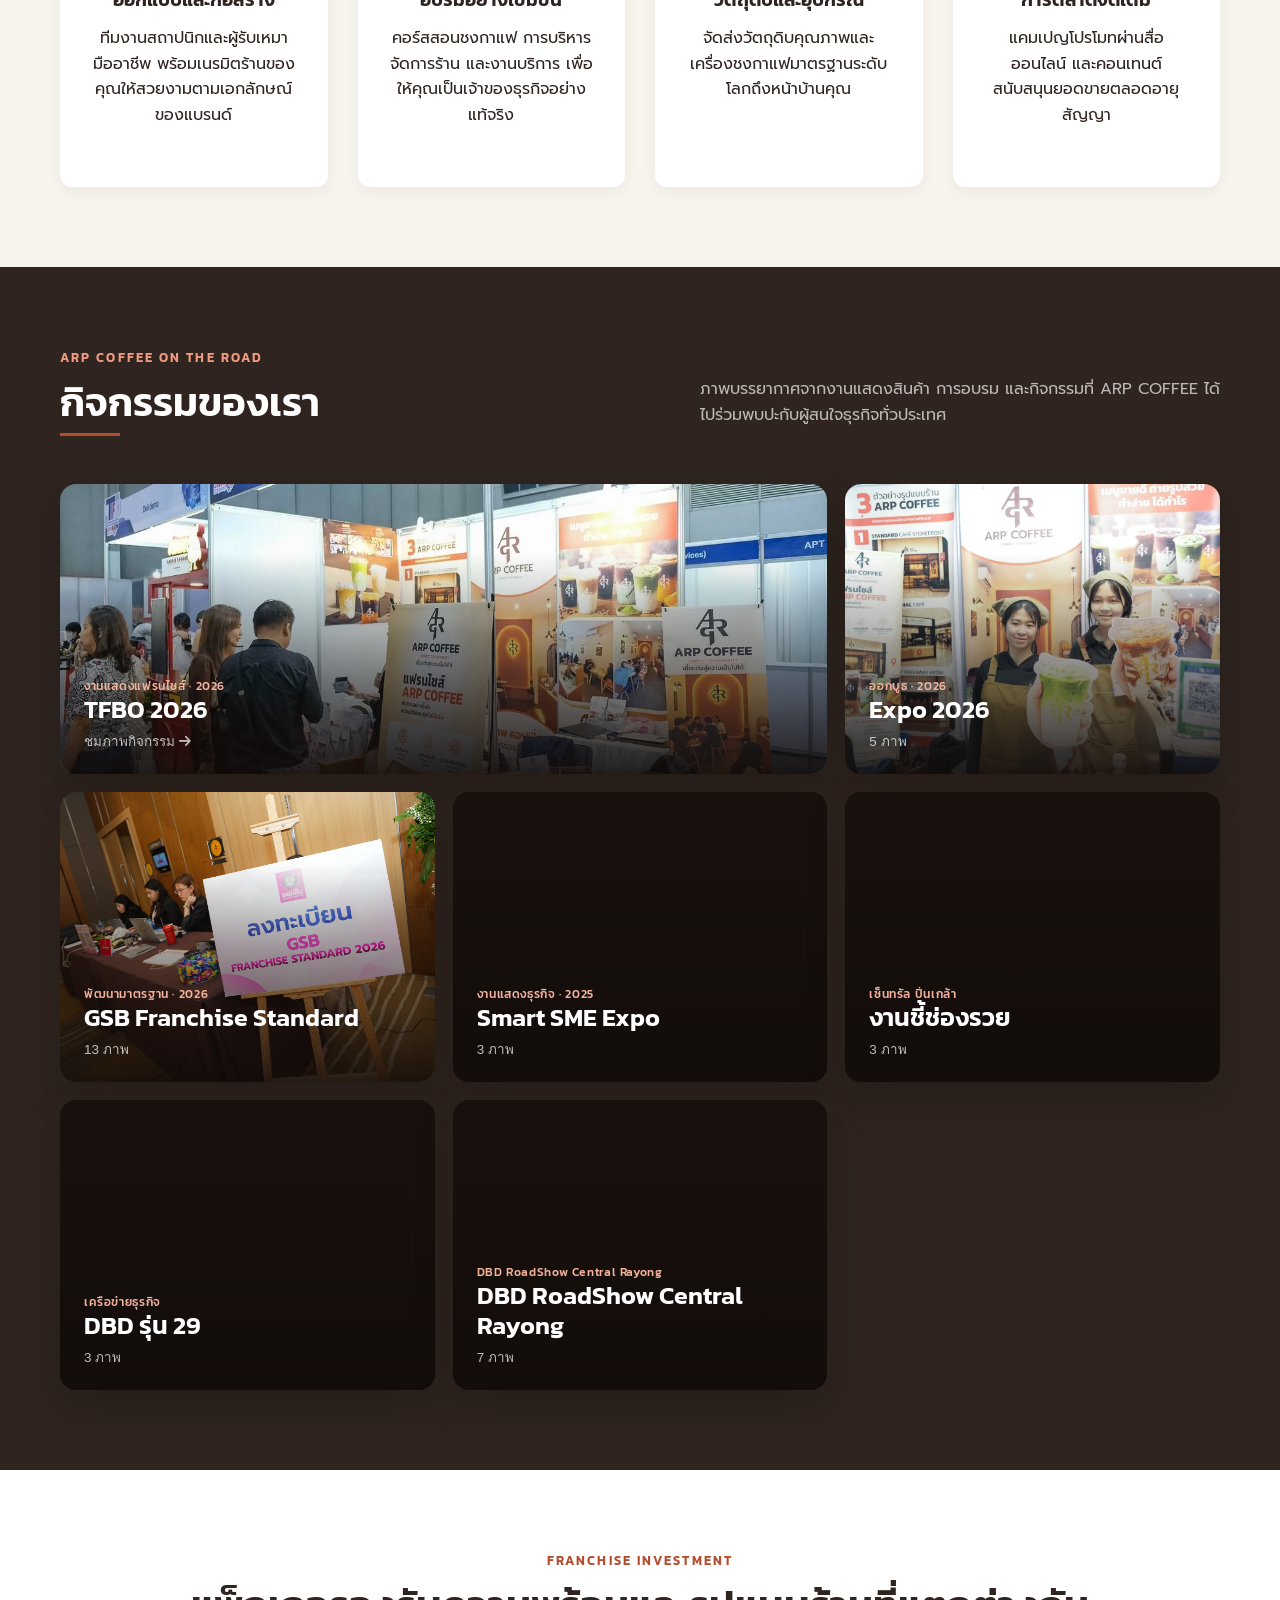
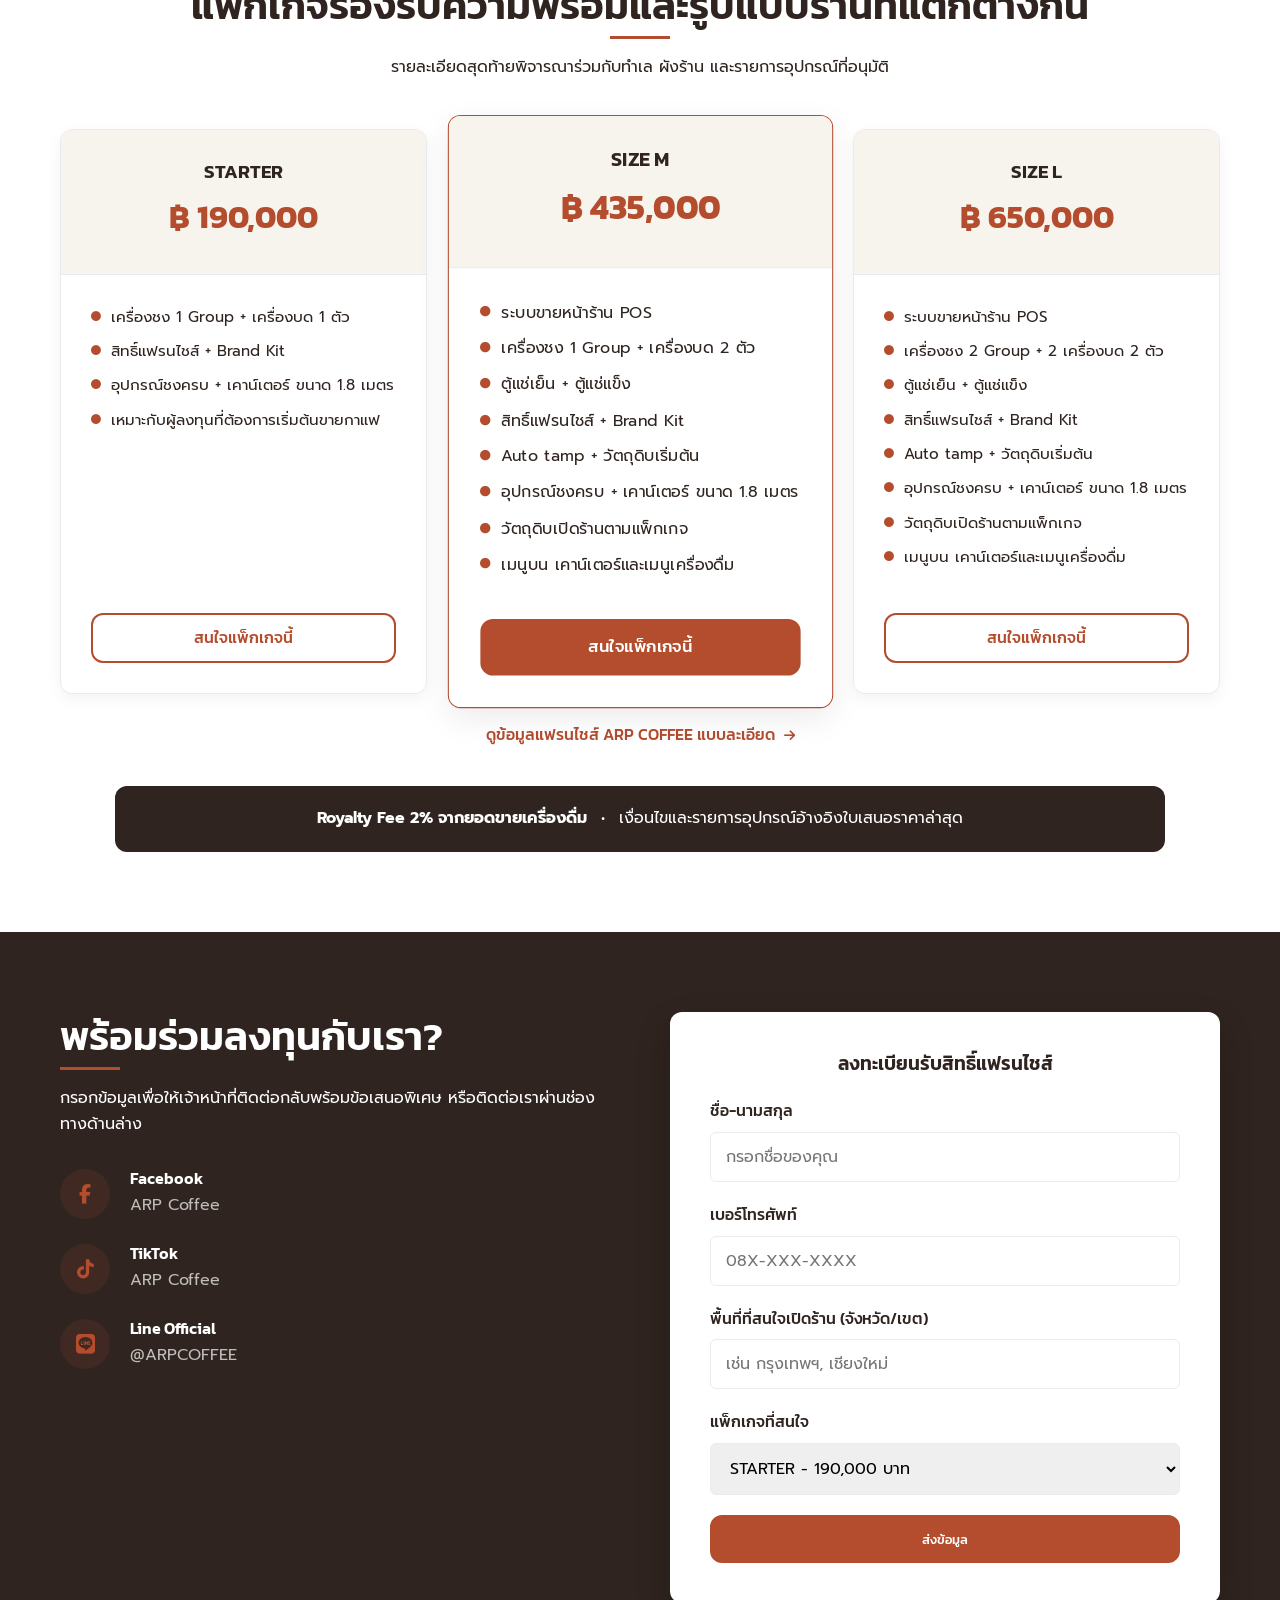
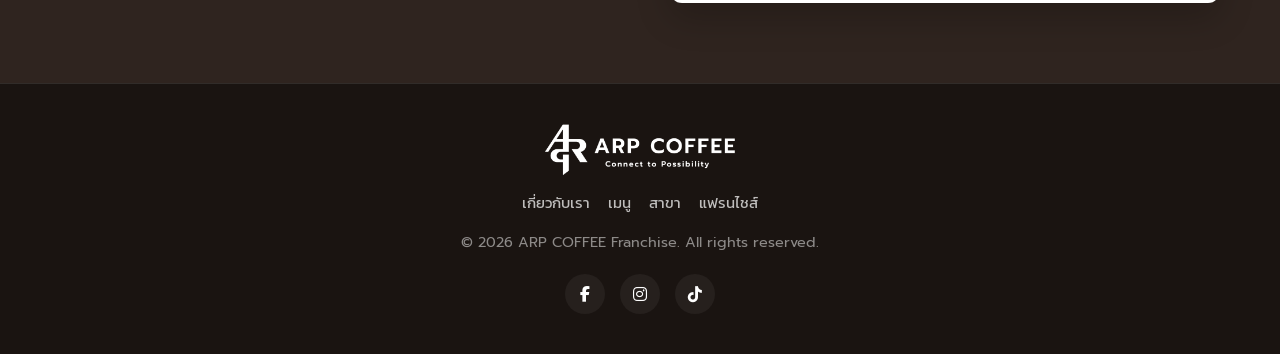
==== commit c4634422: "Update catering pricing and add catering navigation" ====
--- a/index.html
+++ b/index.html
@@ -1,7 +1,11 @@
-<!DOCTYPE html>
+﻿<!DOCTYPE html>
 <html lang="th">
 
 <head>
+    <!-- Google tag (gtag.js) - Google Ads AW-18465965588 -->
+    <script src="/google-ads.js"></script>
+    <script async src="https://www.googletagmanager.com/gtag/js?id=AW-18465965588"></script>
+
     <meta charset="UTF-8">
     <meta name="viewport" content="width=device-width, initial-scale=1.0">
     <title>ARP COFFEE | กาแฟและชาไทยร่วมสมัย · แฟรนไชส์ร้านกาแฟ</title>
@@ -87,6 +91,7 @@
                 <li><a href="/menu/">เมนู</a></li>
                 <li><a href="/branches/">สาขา</a></li>
                 <li><a href="/franchise/">แฟรนไชส์</a></li>
+                <li><a href="/catering/">Catering</a></li>
                 <li><a href="#contact" class="btn-outline">ติดต่อลงทุน</a></li>
             </ul>
             <div class="hamburger">
@@ -294,7 +299,7 @@
                             ภาพ</em></span>
                 </button>
 
-                <button class="activity-card stagger-in" type="button" data-gallery="dbd"
+                <button class="activity-card stagger-in" type="button" data-gallery="dbd29"
                     aria-label="เปิดอัลบั้มกิจกรรม DBD รุ่น 29">
                     <img src="assets/events/dbd-1.webp" alt="กิจกรรม DBD รุ่น 29" loading="lazy" decoding="async">
                     <span class="activity-overlay"></span>
@@ -546,7 +551,7 @@
         </div>
     </footer>
 
-    <script src="script.js?v=3"></script>
+    <script src="script.js?v=5"></script>
 </body>
 
-</html>+</html>
--- a/style.css
+++ b/style.css
@@ -1283,6 +1283,95 @@
 .seo-card p { color: var(--coffee-brown); margin-bottom: 0; }
 .location-card a { display: inline-block; margin-top: 18px; color: var(--primary); font-family: var(--font-heading); font-weight: 500; }
 
+
+/* --- Branch cards / Local SEO --- */
+.branch-grid { align-items: stretch; }
+.branch-card {
+    padding: 0;
+    overflow: hidden;
+    display: flex;
+    flex-direction: column;
+}
+.branch-card-media {
+    width: 100%;
+    aspect-ratio: 16 / 10;
+    overflow: hidden;
+    background: var(--light);
+}
+.branch-card-media img {
+    width: 100%;
+    height: 100%;
+    object-fit: cover;
+    display: block;
+}
+.branch-card-placeholder {
+    display: grid;
+    place-items: center;
+    align-content: center;
+    gap: 10px;
+    color: var(--primary);
+    background:
+        radial-gradient(circle at 18% 25%, rgba(180,76,46,.10) 0 3px, transparent 4px),
+        radial-gradient(circle at 78% 68%, rgba(184,154,106,.14) 0 3px, transparent 4px),
+        linear-gradient(135deg, var(--light) 0%, var(--soft-beige) 100%);
+}
+.branch-card-placeholder i { font-size: 2rem; }
+.branch-card-placeholder span {
+    font-family: var(--font-heading);
+    font-weight: 600;
+    letter-spacing: .08em;
+    color: var(--dark);
+}
+.branch-card-body {
+    padding: 24px;
+    display: flex;
+    flex-direction: column;
+    flex: 1;
+}
+.branch-card-body h3 { margin-bottom: 10px; }
+.branch-card-body > p:not(.branch-province) { flex: 1; }
+.branch-province {
+    display: flex;
+    gap: 7px;
+    align-items: center;
+    margin: 0 0 9px;
+    color: var(--primary) !important;
+    font-family: var(--font-heading);
+    font-size: .88rem;
+    font-weight: 500;
+}
+.branch-actions {
+    display: flex;
+    flex-wrap: wrap;
+    gap: 10px;
+    margin-top: 22px;
+}
+.location-card .branch-actions a {
+    margin-top: 0;
+    text-decoration: none;
+}
+.branch-btn {
+    min-height: 42px;
+    display: inline-flex !important;
+    align-items: center;
+    justify-content: center;
+    gap: 8px;
+    padding: 9px 14px;
+    border: 1px solid rgba(180,76,46,.28);
+    border-radius: 999px;
+    transition: var(--transition);
+    font-size: .9rem;
+}
+.branch-btn:hover { transform: translateY(-1px); }
+.branch-btn-detail,
+.branch-btn-contact { background: var(--white); color: var(--primary) !important; }
+.branch-btn-map {
+    background: var(--primary);
+    border-color: var(--primary);
+    color: var(--white) !important;
+}
+.branch-btn-map:hover { background: var(--dark); border-color: var(--dark); }
+
 .seo-process-grid { display: grid; grid-template-columns: repeat(5,1fr); gap: 14px; }
 .seo-process-grid > div { padding: 24px 20px; background: var(--light); border-radius: var(--radius); border-top: 3px solid var(--primary); }
 .seo-process-grid span { color: var(--primary); font-family: var(--font-heading); font-weight: 700; letter-spacing: .08em; }
